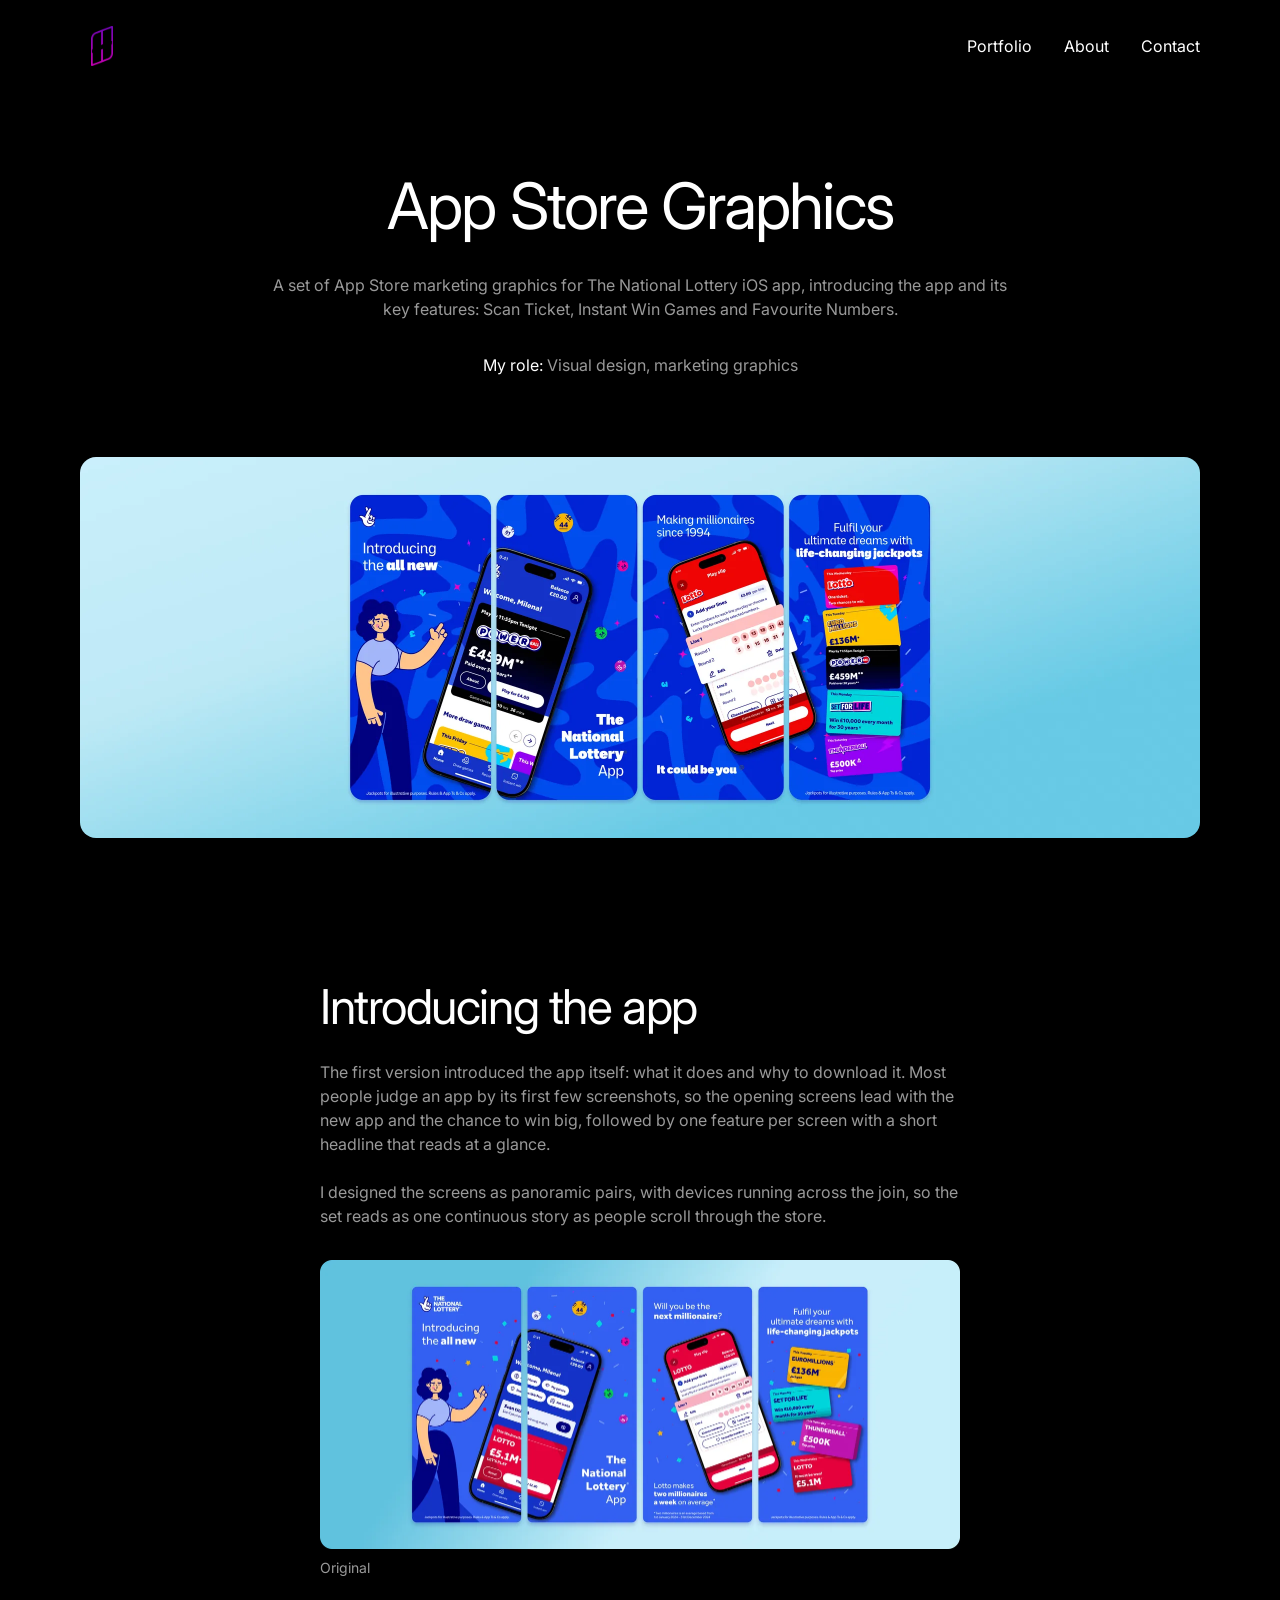
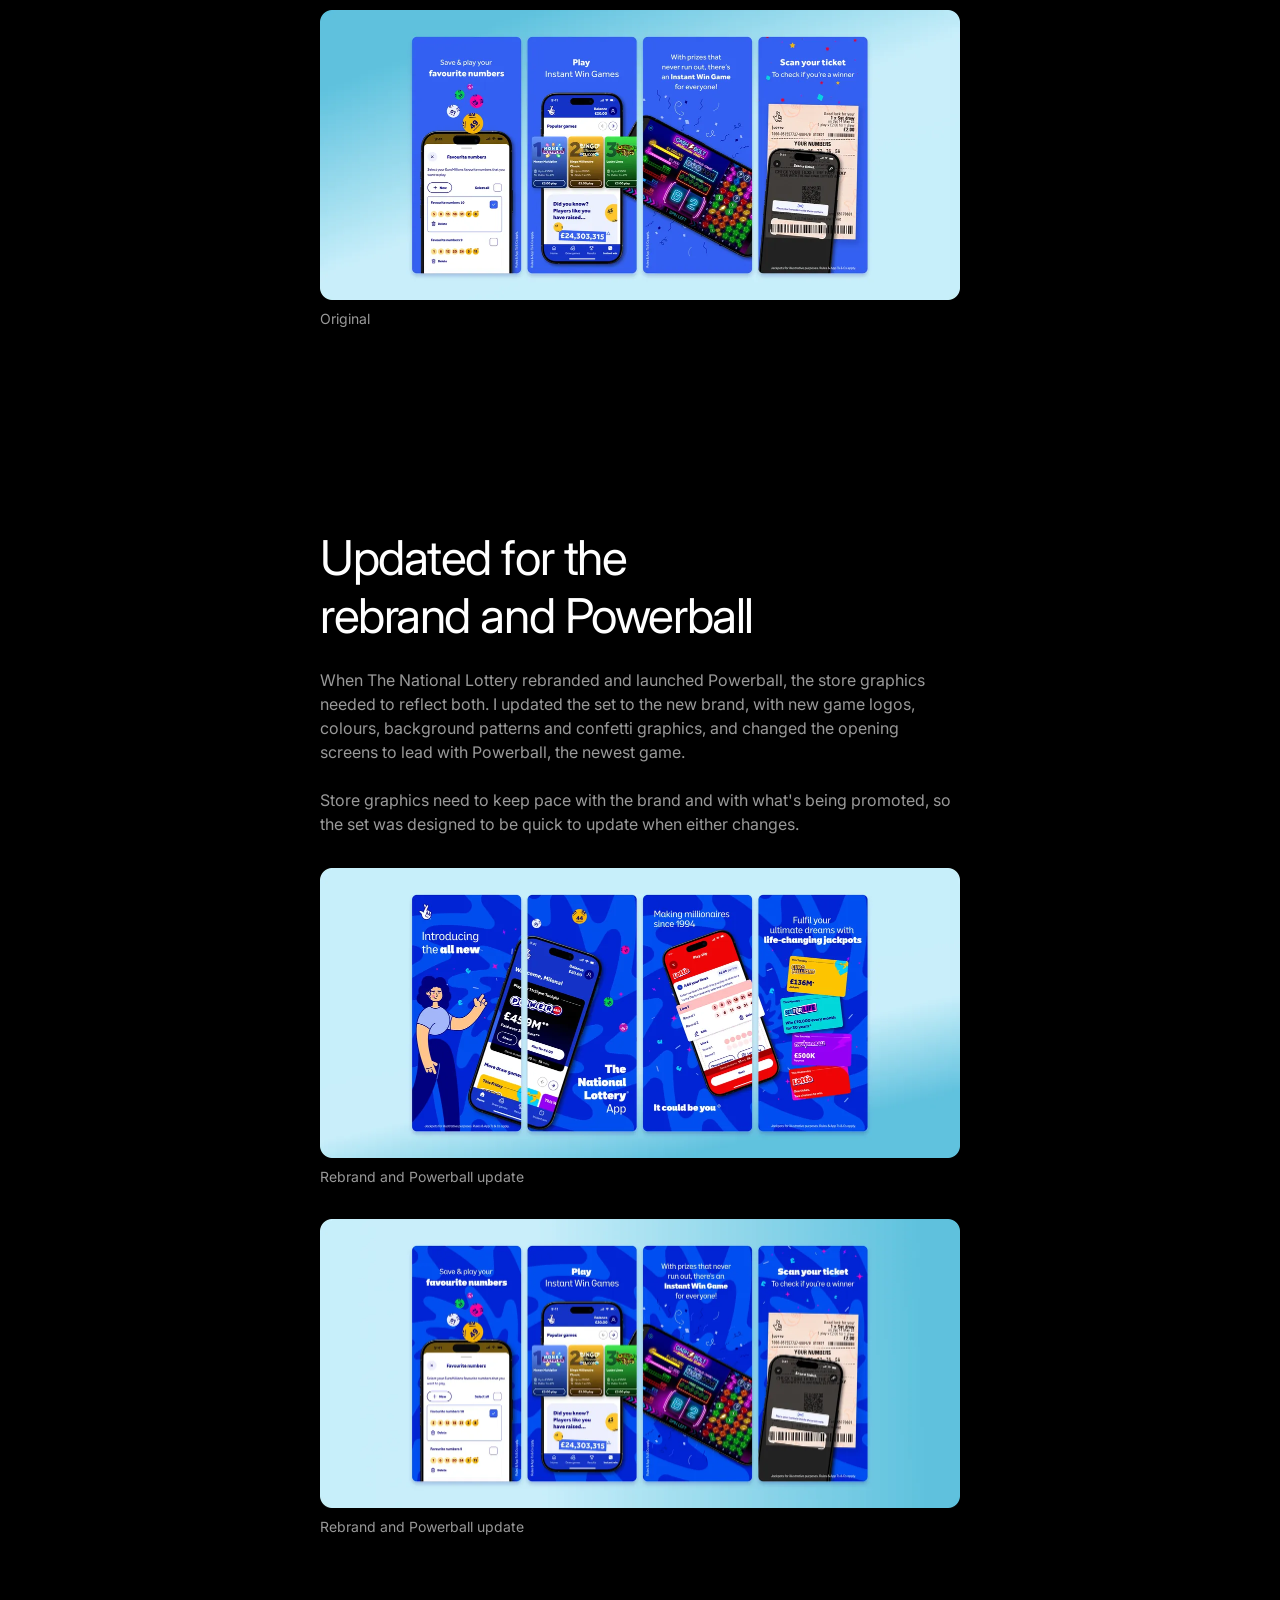
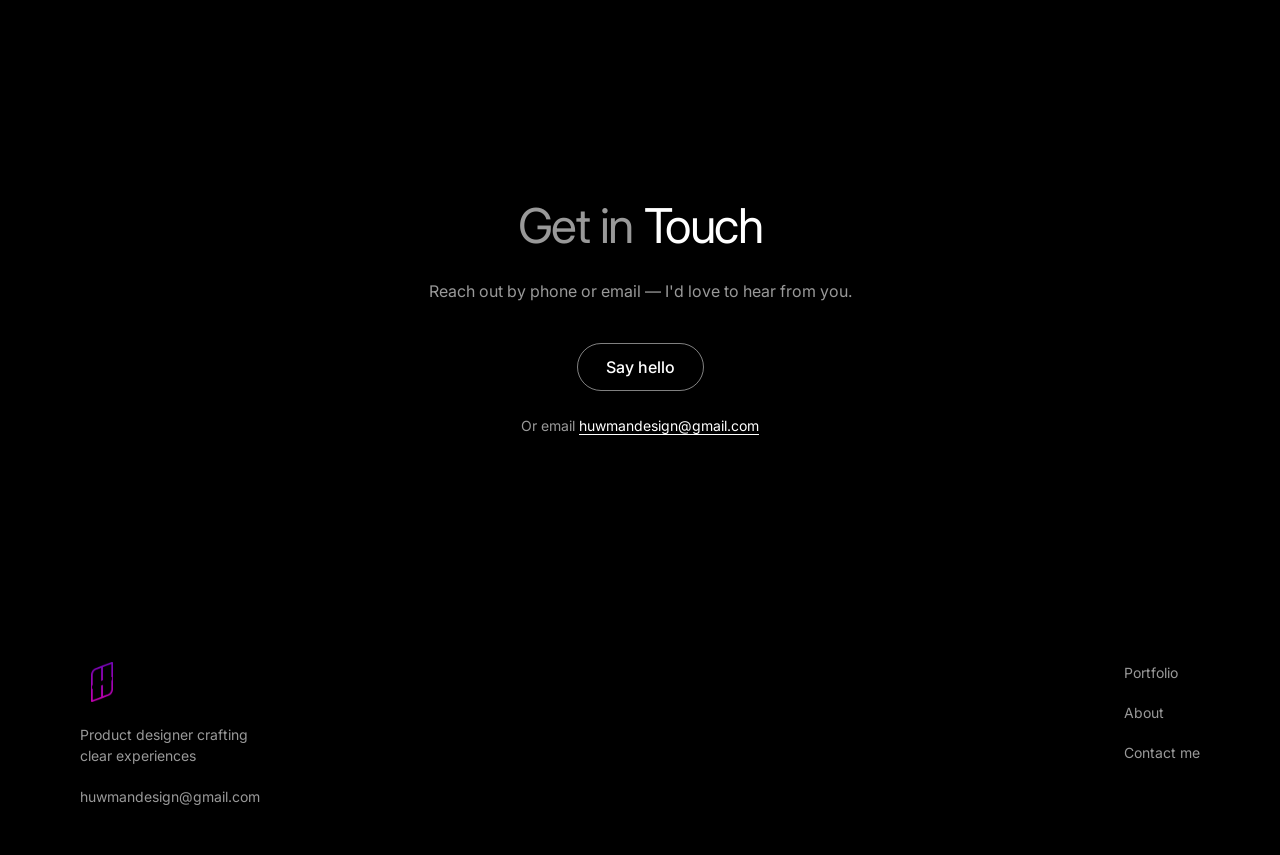
==== app-store-graphics/index.html @ 910fc189 "Add App Store Graphics images, with split pairs on mobile Co-Authored-By: Claude Opus 5.5 <noreply@a" ====
<!doctype html>
<html lang="en-GB">
<head>
  <meta charset="utf-8">
  <meta name="viewport" content="width=device-width, initial-scale=1">
  <title>App Store Graphics — Huw Maitland-Jones</title>
  <meta name="description" content="App Store marketing graphics for The National Lottery iOS app, updated for the rebrand and the launch of Powerball.">
  <link rel="preconnect" href="https://fonts.googleapis.com">
  <link rel="preconnect" href="https://fonts.gstatic.com" crossorigin>
  <link href="https://fonts.googleapis.com/css2?family=Inter:wght@400;500;700&display=swap" rel="stylesheet">
  <link rel="stylesheet" href="../styles.css">
  <script>document.documentElement.classList.add("js")</script>
  <script src="../script.js" defer></script>
</head>
<body class="cs-page">

  <header class="nav">
    <div class="container nav__inner">
      <a href="/" class="logo" aria-label="Huw Maitland-Jones, home">
        <img src="../assets/logo-mark.png" alt="" width="21" height="40">
      </a>
      <nav aria-label="Main">
        <ul class="nav__links">
          <li><a href="/#portfolio">Portfolio</a></li>
          <li><a href="/#about">About</a></li>
          <li><a href="#contact">Contact</a></li>
        </ul>
      </nav>
    </div>
  </header>

  <main>
    <!-- Intro -->
    <section class="cs-hero">
      <div class="container cs-hero__inner">
        <div class="cs-hero__text">
          <h1 class="h1 h1--case reveal">App Store Graphics</h1>
          <p class="body body--center cs-hero__desc reveal">
            A set of App Store marketing graphics for The National Lottery iOS app, introducing the app
            and its key features: Scan Ticket, Instant Win Games and Favourite Numbers.
          </p>
          <p class="body body--center reveal"><span class="cs-label">My role:</span> Visual design, marketing graphics</p>
        </div>
        <div class="cs-image cs-image--hero reveal">
          <picture><source media="(max-width: 809px)" srcset="../assets/app-store-graphics/hero-mobile.webp" width="700" height="706"><img src="../assets/app-store-graphics/hero.webp" alt="App Store screenshots for The National Lottery app, featuring Powerball" width="2240" height="762"></picture>
        </div>
      </div>
    </section>

    <!-- Introducing the app -->
    <section class="section">
      <div class="container cs-narrow">
        <div class="cs-text reveal">
          <h2 class="h2">Introducing the app</h2>
          <p class="body">
            The first version introduced the app itself: what it does and why to download it. Most people
            judge an app by its first few screenshots, so the opening screens lead with the new app and the
            chance to win big, followed by one feature per screen with a short headline that reads at a glance.
          </p>
          <p class="body">
            I designed the screens as panoramic pairs, with devices running across the join, so the set reads
            as one continuous story as people scroll through the store.
          </p>
        </div>
        <figure class="cs-figure reveal">
          <div class="cs-image cs-only-wide">
            <picture><source media="(min-width: 810px) and (max-width: 1199px)" srcset="../assets/app-store-graphics/original-1-tablet.webp" width="1460" height="920"><img src="../assets/app-store-graphics/original-1.webp" alt="The original App Store screenshots introducing The National Lottery app" width="1280" height="579" loading="lazy"></picture>
          </div>
          <div class="cs-stack cs-only-mobile">
            <img src="../assets/app-store-graphics/original-m1.webp" alt="The original App Store screenshots introducing The National Lottery app, part 1" width="700" height="628" loading="lazy">
            <img src="../assets/app-store-graphics/original-m2.webp" alt="The original App Store screenshots introducing The National Lottery app, part 2" width="700" height="628" loading="lazy">
          </div>
          <figcaption class="small">Original</figcaption>
        </figure>
        <figure class="cs-figure reveal">
          <div class="cs-image cs-only-wide">
            <picture><source media="(min-width: 810px) and (max-width: 1199px)" srcset="../assets/app-store-graphics/original-2-tablet.webp" width="1460" height="920"><img src="../assets/app-store-graphics/original-2.webp" alt="The original App Store screenshots for Scan Ticket, Instant Win Games and Favourite Numbers" width="1280" height="579" loading="lazy"></picture>
          </div>
          <div class="cs-stack cs-only-mobile">
            <img src="../assets/app-store-graphics/original-m3.webp" alt="The original App Store screenshots for Scan Ticket, Instant Win Games and Favourite Numbers, part 1" width="700" height="628" loading="lazy">
            <img src="../assets/app-store-graphics/original-m4.webp" alt="The original App Store screenshots for Scan Ticket, Instant Win Games and Favourite Numbers, part 2" width="700" height="628" loading="lazy">
          </div>
          <figcaption class="small">Original</figcaption>
        </figure>
      </div>
    </section>

    <!-- Updated for the rebrand and Powerball -->
    <section class="section">
      <div class="container cs-narrow">
        <div class="cs-text reveal">
          <h2 class="h2">Updated for the rebrand and Powerball</h2>
          <p class="body">
            When The National Lottery rebranded and launched Powerball, the store graphics needed to reflect
            both. I updated the set to the new brand, with new game logos, colours, background patterns and
            confetti graphics, and changed the opening screens to lead with Powerball, the newest game.
          </p>
          <p class="body">
            Store graphics need to keep pace with the brand and with what's being promoted, so the set was
            designed to be quick to update when either changes.
          </p>
        </div>
        <figure class="cs-figure reveal">
          <div class="cs-image cs-only-wide">
            <picture><source media="(min-width: 810px) and (max-width: 1199px)" srcset="../assets/app-store-graphics/rebrand-1-tablet.webp" width="1460" height="920"><img src="../assets/app-store-graphics/rebrand-1.webp" alt="App Store screenshots updated for the rebrand, leading with Powerball" width="1280" height="579" loading="lazy"></picture>
          </div>
          <div class="cs-stack cs-only-mobile">
            <img src="../assets/app-store-graphics/rebrand-m1.webp" alt="App Store screenshots updated for the rebrand, leading with Powerball, part 1" width="700" height="628" loading="lazy">
            <img src="../assets/app-store-graphics/rebrand-m2.webp" alt="App Store screenshots updated for the rebrand, leading with Powerball, part 2" width="700" height="628" loading="lazy">
          </div>
          <figcaption class="small">Rebrand and Powerball update</figcaption>
        </figure>
        <figure class="cs-figure reveal">
          <div class="cs-image cs-only-wide">
            <picture><source media="(min-width: 810px) and (max-width: 1199px)" srcset="../assets/app-store-graphics/rebrand-2-tablet.webp" width="1460" height="920"><img src="../assets/app-store-graphics/rebrand-2.webp" alt="Rebranded App Store screenshots for the app's key features" width="1280" height="579" loading="lazy"></picture>
          </div>
          <div class="cs-stack cs-only-mobile">
            <img src="../assets/app-store-graphics/rebrand-m3.webp" alt="Rebranded App Store screenshots for the app's key features, part 1" width="700" height="628" loading="lazy">
            <img src="../assets/app-store-graphics/rebrand-m4.webp" alt="Rebranded App Store screenshots for the app's key features, part 2" width="700" height="628" loading="lazy">
          </div>
          <figcaption class="small">Rebrand and Powerball update</figcaption>
        </figure>
      </div>
    </section>

    <!-- Contact -->
    <section class="contact" id="contact">
      <div class="container contact__inner">
        <h2 class="h2 h2--center reveal"><span class="muted">Get in</span> Touch</h2>
        <p class="body body--center reveal" style="--delay: 0.1s">Reach out by phone or email — I'd love to hear from you.</p>
        <a href="mailto:huwmandesign@gmail.com" class="button reveal" style="--delay: 0.2s">Say hello</a>
        <p class="small reveal" style="--delay: 0.3s">Or email <a href="mailto:huwmandesign@gmail.com" class="link">huwmandesign@gmail.com</a></p>
      </div>
    </section>
  </main>

  <footer class="footer">
    <div class="container footer__inner">
      <div class="footer__brand">
        <a href="/" class="logo" aria-label="Huw Maitland-Jones, home">
          <img src="../assets/logo-mark.png" alt="" width="21" height="40">
        </a>
        <p class="small">Product designer crafting<br>clear experiences</p>
        <p class="small">huwmandesign@gmail.com</p>
      </div>
      <nav aria-label="Footer">
        <ul class="footer__links">
          <li><a href="/#portfolio">Portfolio</a></li>
          <li><a href="/#about">About</a></li>
          <li><a href="#contact">Contact me</a></li>
        </ul>
      </nav>
    </div>
  </footer>

</body>
</html>
---- styles.css ----
/* ==========================================================================
   Tokens — taken from the Figma styles (www.huwmandesign.com/*)
   ========================================================================== */
:root {
  /* Colour */
  --white: #ffffff;
  --dusty-gray: #999999;   /* muted text */
  --mine-shaft: #333333;   /* borders */
  --cod-gray: #0e0e0e;     /* card background */
  --black: #000000;
  --white-50: rgba(255, 255, 255, 0.5);

  /* Type */
  --font: "Inter", system-ui, -apple-system, "Segoe UI", sans-serif;

  /* Layout */
  --max-width: 1120px;
  --narrow-width: 736px;
  --gutter: 24px;
  --section-space: 100px;
  --radius: 16px;

  /* Spacing */
  --space-2xs: 2px;
  --space-xs: 8px;
  --space-s: 12px;
  --space-m: 16px;
  --space-l: 24px;
  --space-xl: 32px;
  --space-2xl: 40px;
  --space-3xl: 48px;
  --space-4xl: 80px;
}

/* ==========================================================================
   Base
   ========================================================================== */
*, *::before, *::after { box-sizing: border-box; }

html { scroll-behavior: smooth; }

body {
  margin: 0;
  background: var(--black);
  color: var(--white);
  font-family: var(--font);
  font-size: 16px;
  line-height: 1.5;
  -webkit-font-smoothing: antialiased;
}

img { display: block; max-width: 100%; height: auto; }

h1, h2, h3, p, ul, ol, dl, dd { margin: 0; padding: 0; }
ul, ol { list-style: none; }

a { color: inherit; text-decoration: none; }

:focus-visible {
  outline: 2px solid var(--white);
  outline-offset: 4px;
  border-radius: 4px;
}

.container {
  width: 100%;
  max-width: calc(var(--max-width) + var(--gutter) * 2);
  margin-inline: auto;
  padding-inline: var(--gutter);
}

.container--narrow {
  max-width: calc(var(--narrow-width) + var(--gutter) * 2);
}

.muted { color: var(--dusty-gray); }

/* ==========================================================================
   Type scale — fluid between mobile and desktop
   ========================================================================== */
.h1 {
  font-size: clamp(44px, 7vw, 80px);
  font-weight: 400;
  line-height: 1.1;          /* 88 / 80 */
  letter-spacing: -0.03em;   /* -2.4px at 80px */
  text-align: center;
  text-wrap: balance;
}

.h1 .muted { display: inline; }

.h2 {
  font-size: clamp(32px, 4.5vw, 48px);
  font-weight: 400;
  line-height: 1.2;          /* 57.6 / 48 */
  letter-spacing: -0.03em;   /* -1.44px at 48px */
  text-wrap: balance;
}

.h2--center { text-align: center; }

.h3 {
  font-size: 20px;
  font-weight: 500;
  line-height: 28px;
}

.body {
  color: var(--dusty-gray);
  font-size: 16px;
  line-height: 24px;
}

.body--center { text-align: center; }

.small {
  color: var(--dusty-gray);
  font-size: 14px;
  line-height: 21px;
}

.link {
  color: var(--white);
  text-decoration: underline;
  text-underline-offset: 3px;
}

/* ==========================================================================
   Nav
   ========================================================================== */
.nav { padding-block: var(--space-l); }

.nav__inner {
  display: flex;
  align-items: center;
  justify-content: space-between;
}

.logo {
  display: flex;
  align-items: center;
  justify-content: center;
  width: 44px;          /* comfortable tap target */
  height: 44px;
}

.logo img { height: 40px; width: auto; }

.nav__links {
  display: flex;
  gap: var(--space-xl);
}

.nav__links a {
  font-size: 16px;
  line-height: 20px;
  transition: color 0.2s ease;
}

.nav__links a:hover { color: var(--dusty-gray); }

/* ==========================================================================
   Sections
   ========================================================================== */
.section { padding-block: var(--section-space); }

.hero { padding-top: 140px; }

.section--projects { padding-top: 120px; }

/* Projects */
.projects {
  display: grid;
  grid-template-columns: repeat(2, 1fr);
  gap: var(--space-3xl) var(--space-xl);
  margin-top: var(--space-3xl);
}

.project {
  display: flex;
  flex-direction: column;
  gap: var(--space-m);
}

.project__image {
  position: relative;
  aspect-ratio: 544 / 400;
  overflow: hidden;
  border-radius: var(--radius);
  background: var(--cod-gray);
}

.project__image::after {
  content: "";
  position: absolute;
  inset: 0;
  border: 1px solid var(--mine-shaft);
  border-radius: inherit;
  pointer-events: none;
}

.project__image img {
  width: 100%;
  height: 100%;
  object-fit: cover;
  transition: transform 0.5s cubic-bezier(0.2, 0.7, 0.2, 1);
}

.project:hover .project__image img { transform: scale(1.03); }

.project__title {
  display: flex;
  align-items: center;
  gap: var(--space-xs);
}

.project__lock { display: inline-flex; color: var(--dusty-gray); }

.visually-hidden {
  position: absolute;
  width: 1px;
  height: 1px;
  overflow: hidden;
  clip: rect(0 0 0 0);
  white-space: nowrap;
}

/* Statement */
.statement {
  font-size: clamp(22px, 2.6vw, 28px);
  line-height: 1.43;          /* 40 / 28 */
  text-align: center;
  text-wrap: pretty;
}

/* About */
.about {
  display: grid;
  grid-template-columns: 1fr 1fr;
  align-items: center;
  gap: var(--space-xl);
}

.about__image {
  display: flex;
  align-items: center;
  justify-content: center;
  aspect-ratio: 544 / 271;
  border-radius: var(--radius);
  box-shadow: 0 16px 64px 0 var(--black);
}

.about__image img { height: 100%; width: auto; }

.about__content {
  display: flex;
  flex-direction: column;
  gap: var(--space-xl);
}

.stats {
  display: grid;
  grid-template-columns: repeat(2, 1fr);
  gap: var(--space-xl);
  max-width: 440px;
  padding-top: var(--space-m);
}

.stats dt {
  color: var(--dusty-gray);
  font-size: 14px;
  line-height: 21px;
}

.stats dd {
  margin-top: var(--space-xs);
  font-size: 48px;
  line-height: 1.2;
  letter-spacing: -0.03em;
}

/* Career */
.career__title { margin-bottom: var(--space-4xl); }

.career {
  display: flex;
  flex-direction: column;
  gap: var(--space-2xl);
}

.job {
  display: grid;
  grid-template-columns: 1fr 1fr;
  gap: var(--space-xl);
  padding-bottom: var(--space-xl);
  border-bottom: 1px solid var(--mine-shaft);
}

.job__info {
  display: flex;
  flex-direction: column;
  gap: var(--space-s);
}

.job__years {
  color: var(--dusty-gray);
  font-size: 16px;
  line-height: 24px;
}

/* Contact */
.contact { padding-block: 160px; }

.contact__inner {
  display: flex;
  flex-direction: column;
  align-items: center;
  gap: var(--space-l);
}

.contact__inner .body { max-width: 544px; }

.contact__inner .button { margin-top: var(--space-m); }

.button {
  display: inline-flex;
  align-items: center;
  justify-content: center;
  height: 48px;
  padding: 0 28px;
  border: 1px solid var(--white-50);
  border-radius: 100px;
  font-size: 16px;
  font-weight: 500;
  line-height: 24px;
  transition: background-color 0.2s ease, color 0.2s ease, border-color 0.2s ease;
}

.button:hover {
  background: var(--white);
  border-color: var(--white);
  color: var(--black);
}

/* Footer */
.footer { padding: 64px 0 48px; }

.footer__inner {
  display: flex;
  justify-content: space-between;
  align-items: flex-start;
  gap: var(--space-xl);
}

.footer__brand {
  display: flex;
  flex-direction: column;
  gap: 20px;
  max-width: 200px;
}

.footer__links {
  display: flex;
  flex-direction: column;
  gap: var(--space-m);
}

.footer__links a {
  color: var(--dusty-gray);
  font-size: 14px;
  line-height: 21px;
  transition: color 0.2s ease;
}

.footer__links a:hover { color: var(--white); }

/* ==========================================================================
   Case study pages
   ========================================================================== */
.h1--case {
  font-size: clamp(40px, 5.5vw, 64px);
  line-height: 1.1;            /* 70.4 / 64 */
  letter-spacing: -0.03em;     /* -1.92px at 64px */
}

.cs-hero { padding: 79px 0 40px; }

.cs-hero__inner {
  display: flex;
  flex-direction: column;
  align-items: center;
  gap: var(--space-4xl);
}

.cs-hero__text {
  display: flex;
  flex-direction: column;
  align-items: center;
  gap: var(--space-xl);
}

.cs-hero__desc { max-width: var(--narrow-width); }

.cs-label { color: var(--white); }

.cs-image {
  position: relative;
  width: 100%;
}

.cs-image img,
.cs-image picture { display: block; width: 100%; height: auto; }

/* The hero export has square corners, so round it to match the other images */
.cs-image--hero { border-radius: var(--radius); overflow: hidden; }

.cs-image--outcome { background: none; overflow: visible; }
.cs-image--outcome img { filter: drop-shadow(0 16px 13.5px var(--black)); }

/* Transparent illustrations sit straight on the page */
.cs-image--illustration { border-radius: 0; overflow: visible; }

/* Different image sets per breakpoint (e.g. App Store pairs split on mobile) */
.cs-stack { display: flex; flex-direction: column; gap: var(--space-xs); }
.cs-stack img { width: 100%; height: auto; }
.cs-only-mobile { display: none; }
@media (max-width: 809px) {
  .cs-only-wide { display: none; }
  .cs-only-mobile { display: flex; }
}

/* Two columns: image + text, either way round */
.cs-split {
  display: grid;
  grid-template-columns: 1fr 1fr;
  align-items: center;
  gap: var(--space-xl);
}

.cs-text {
  display: flex;
  flex-direction: column;
  gap: var(--space-l);
  min-width: 0;
}

.cs-split .cs-text { gap: var(--space-xl); }

.cs-figure {
  margin: 0;
  display: flex;
  flex-direction: column;
  gap: var(--space-xs);
  min-width: 0;
}

/* Single narrow column */
.cs-narrow {
  display: flex;
  flex-direction: column;
  gap: var(--space-xl);
  max-width: calc(640px + var(--gutter) * 2);
}

.cs-strong {
  color: var(--white);
  font-weight: 700;
  font-size: 16px;
  line-height: 24px;
}

.cs-list ul {
  list-style: disc;
  padding-left: 20px;
}

/* Phone on a soft backdrop (micro animation) */
.cs-phone-stage {
  display: flex;
  justify-content: center;
  padding-block: var(--space-l);
  border-radius: var(--radius);
  background: linear-gradient(180deg, #e6eaf6 0%, #f5e3d5 100%);
}

.cs-phone {
  width: min(318px, 70%);
  height: auto;
  object-fit: cover;
  border-radius: 32px;
}

/* ==========================================================================
   Lock page (NDA case studies)
   ========================================================================== */
.lock { padding-block: 120px 160px; }

.lock__inner {
  display: flex;
  flex-direction: column;
  align-items: center;
  gap: var(--space-l);
  max-width: calc(544px + var(--gutter) * 2);
}

.lock__icon { color: var(--dusty-gray); }

.lock__message--error { color: var(--white); }

.lock__form {
  display: flex;
  flex-direction: column;
  gap: var(--space-xs);
  width: 100%;
  margin-top: var(--space-m);
}

.lock__label {
  color: var(--dusty-gray);
  font-size: 14px;
  line-height: 21px;
}

.lock__row {
  display: flex;
  gap: var(--space-s);
}

.lock__input {
  flex: 1;
  min-width: 0;
  height: 48px;
  padding: 0 20px;
  border: 1px solid var(--mine-shaft);
  border-radius: 100px;
  background: var(--cod-gray);
  color: var(--white);
  font: inherit;
  font-size: 16px;
  transition: border-color 0.2s ease;
}

.lock__input:focus {
  outline: none;
  border-color: var(--white-50);
}

.lock__button {
  background: none;
  color: var(--white);
  font-family: inherit;
  cursor: pointer;
  white-space: nowrap;
}

@media (max-width: 480px) {
  .lock { padding-block: 64px 96px; }
  .lock__row { flex-direction: column; }
  .lock__input { flex: none; width: 100%; }
}

/* ==========================================================================
   Responsive
   ========================================================================== */
@media (max-width: 900px) {
  :root { --section-space: 72px; }

  .hero { padding-top: 96px; }
  .section--projects { padding-top: 88px; }

  .about { grid-template-columns: 1fr; }
  .about__image { max-width: 544px; }

  .job { grid-template-columns: 1fr; gap: var(--space-m); }


  .career__title { margin-bottom: var(--space-3xl); }
}

@media (max-width: 640px) {
  :root { --gutter: 20px; --section-space: 56px; }

  .nav__links { gap: var(--space-l); }

  .projects { grid-template-columns: 1fr; gap: var(--space-xl); }

  .contact { padding-block: 96px; }
}

/* Case study pages: tablet 810–1199px, mobile below 810px (Figma frames) */
@media (max-width: 1199px) {
  .cs-page { --gutter: 40px; }
  .cs-page .section { padding-block: 64px; }
  .cs-hero { padding: 80px 0 40px; }

  .cs-split,
  .cs-narrow {
    grid-template-columns: 1fr;
    max-width: calc(618px + 96px * 2);
    padding-inline: 96px;
  }
  /* One column: heading and copy always come before the image */
  .cs-split > .cs-text { order: -1; }
}

@media (max-width: 809px) {
  .cs-split,
  .cs-narrow { padding-inline: var(--gutter); }
  .cs-hero { padding-top: 64px; }
  .cs-hero__inner { gap: var(--space-3xl); }
}

@media (prefers-reduced-motion: reduce) {
  html { scroll-behavior: auto; }
  * { transition: none !important; }
}

/* ==========================================================================
   Transitions — matched to the Framer site: elements fade up ~20px as they
   enter the screen; whatever is visible on load cascades in order.
   Only applied when JavaScript runs, so content is never hidden without it.
   ========================================================================== */
:root {
  --reveal-distance: 20px;
  --reveal-duration: 0.7s;
  --reveal-ease: cubic-bezier(0.25, 0.8, 0.25, 1);
}

.js .reveal {
  opacity: 0;
  transform: translateY(var(--reveal-distance));
  transition:
    opacity var(--reveal-duration) var(--reveal-ease) var(--delay, 0s),
    transform var(--reveal-duration) var(--reveal-ease) var(--delay, 0s);
}

.js .reveal.is-visible {
  opacity: 1;
  transform: none;
}

/* Keep the button's hover transition alongside its reveal */
.js .button.reveal {
  transition:
    opacity var(--reveal-duration) var(--reveal-ease) var(--delay, 0s),
    transform var(--reveal-duration) var(--reveal-ease) var(--delay, 0s),
    background-color 0.2s ease, color 0.2s ease, border-color 0.2s ease;
}

@media (prefers-reduced-motion: reduce) {
  .js .reveal { opacity: 1; transform: none; }
}
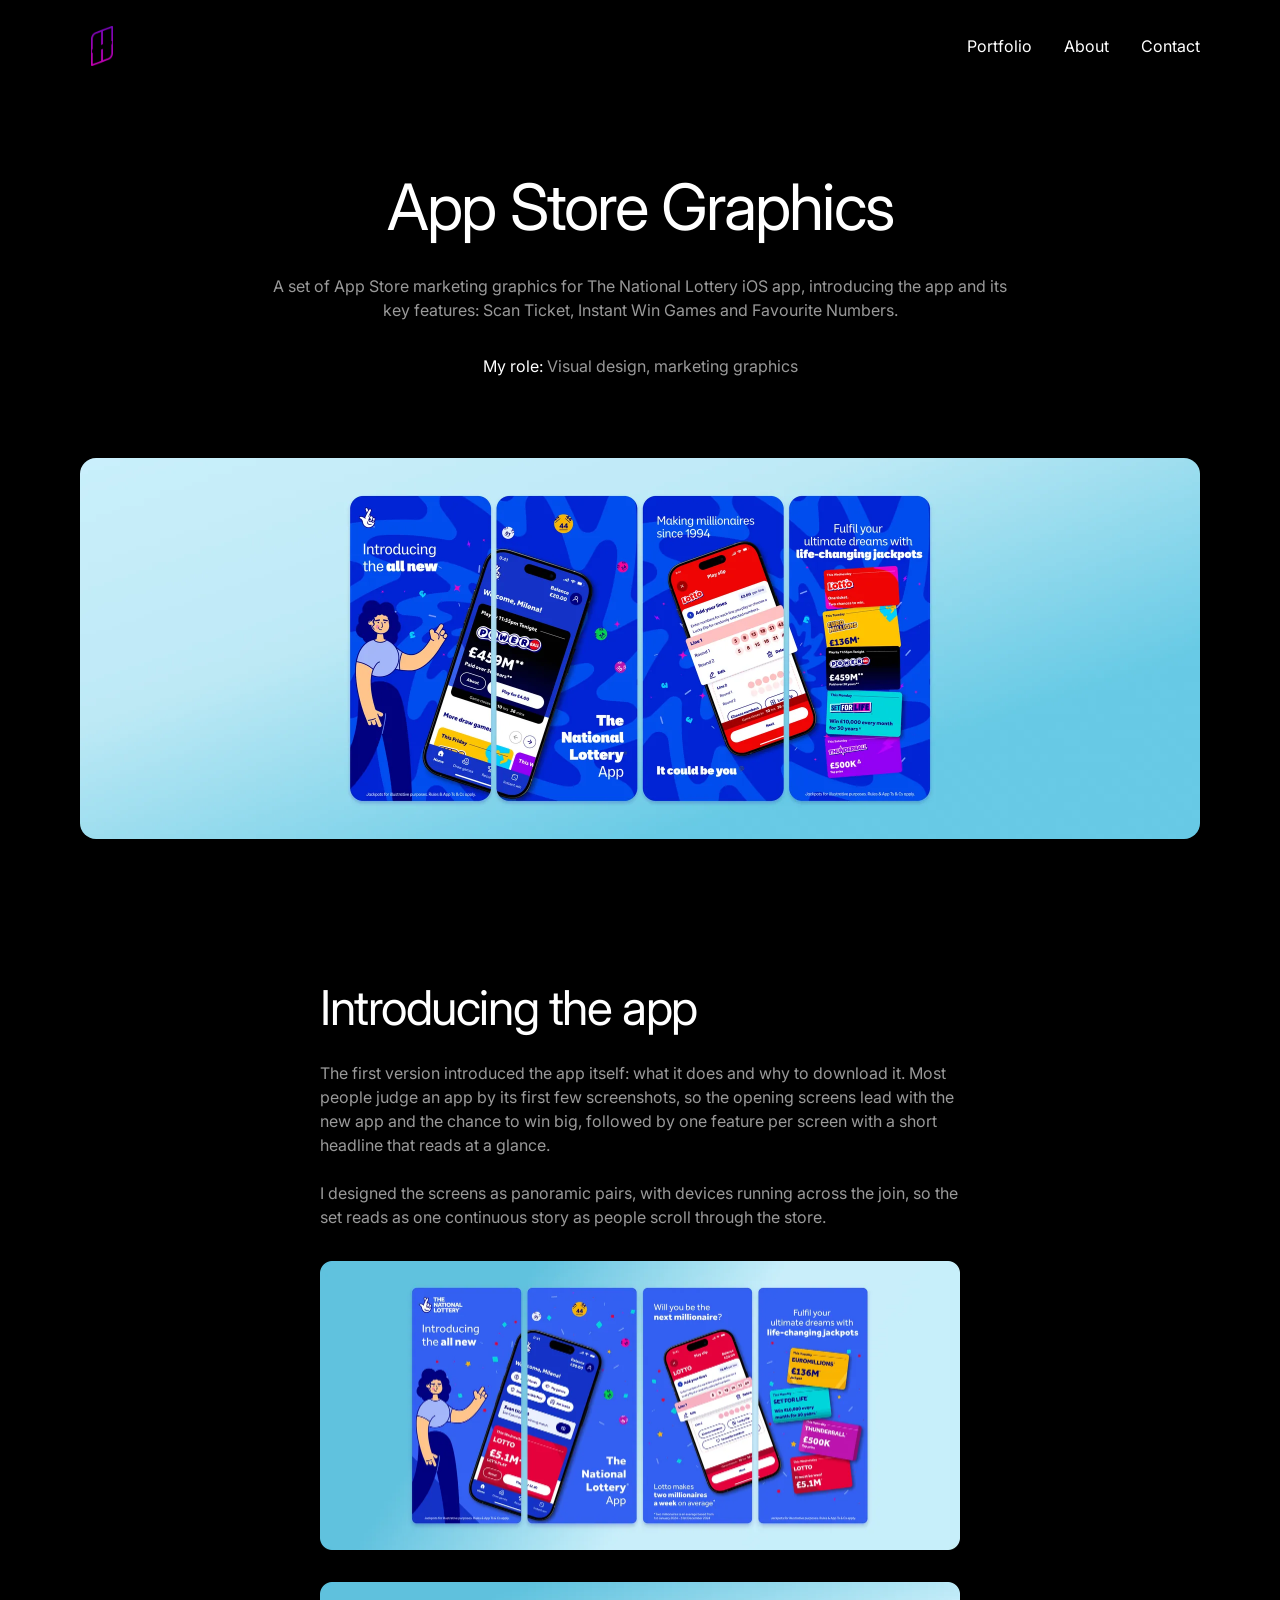
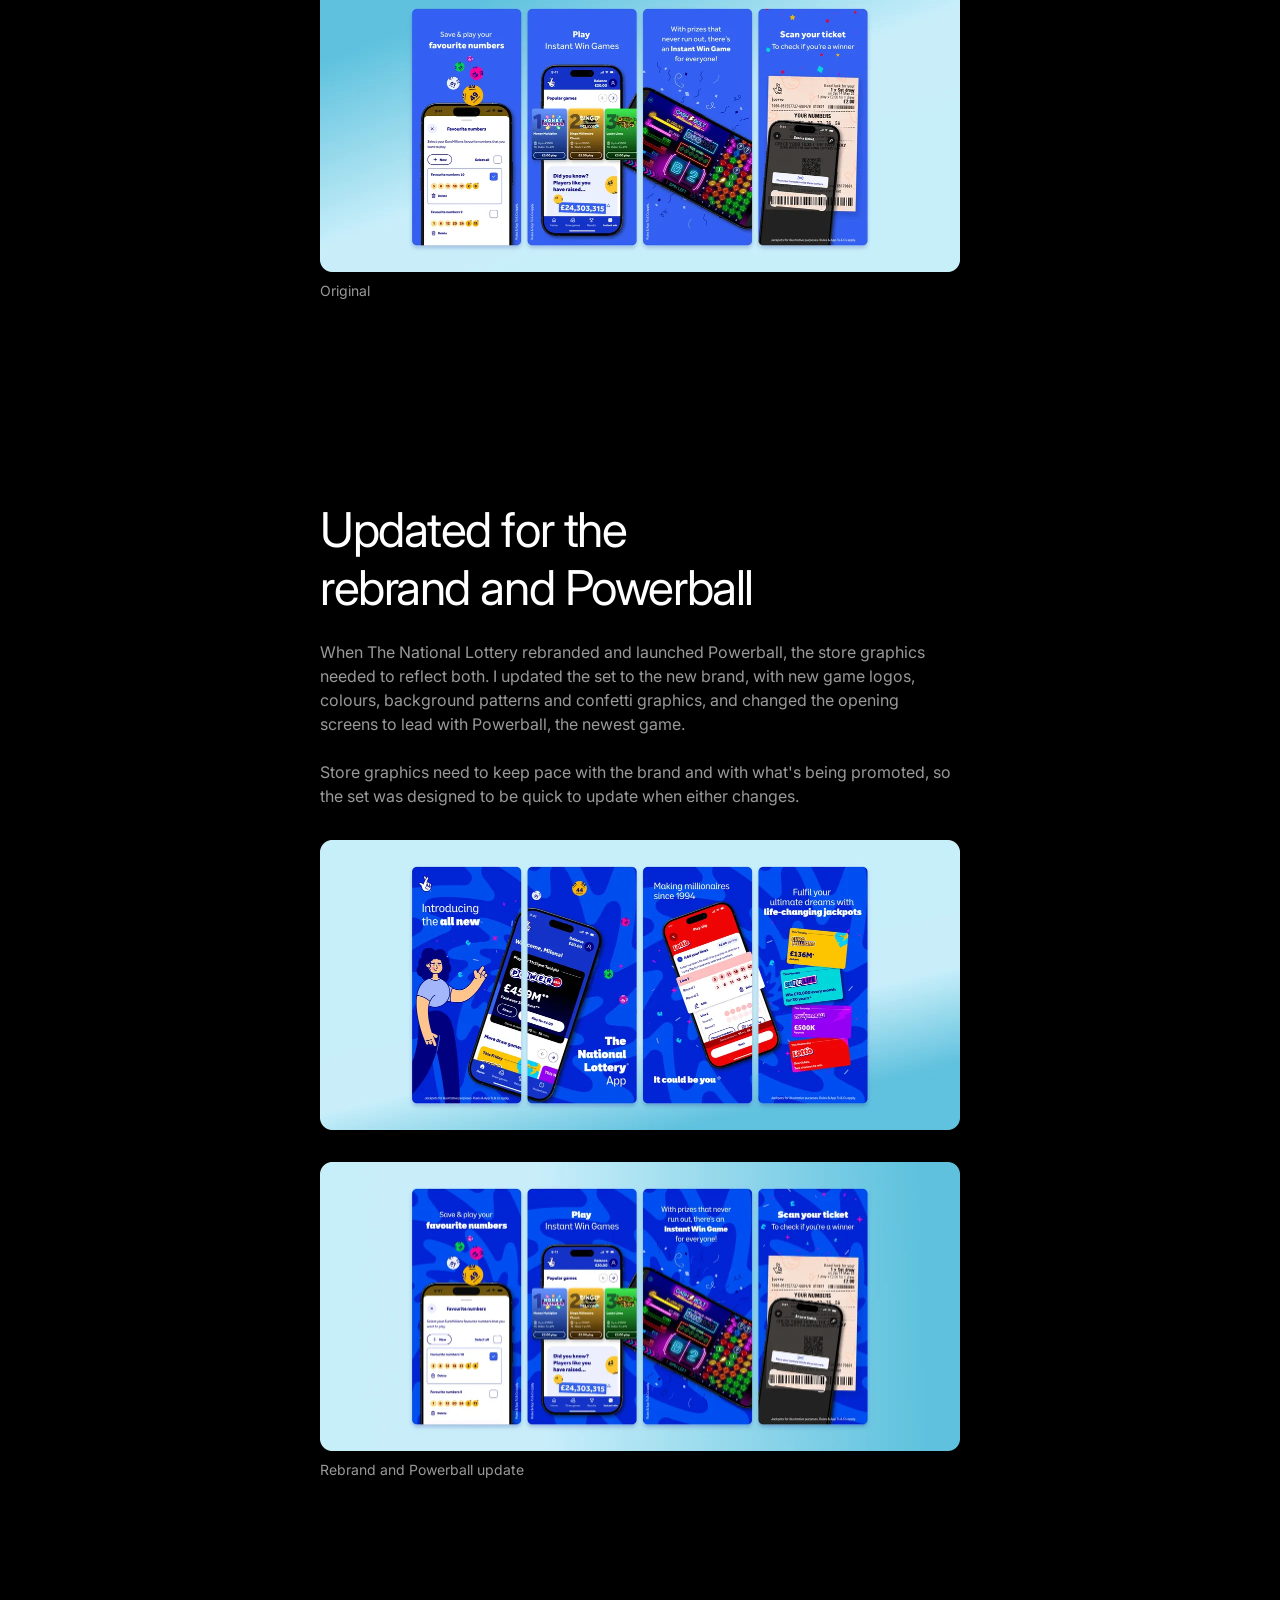
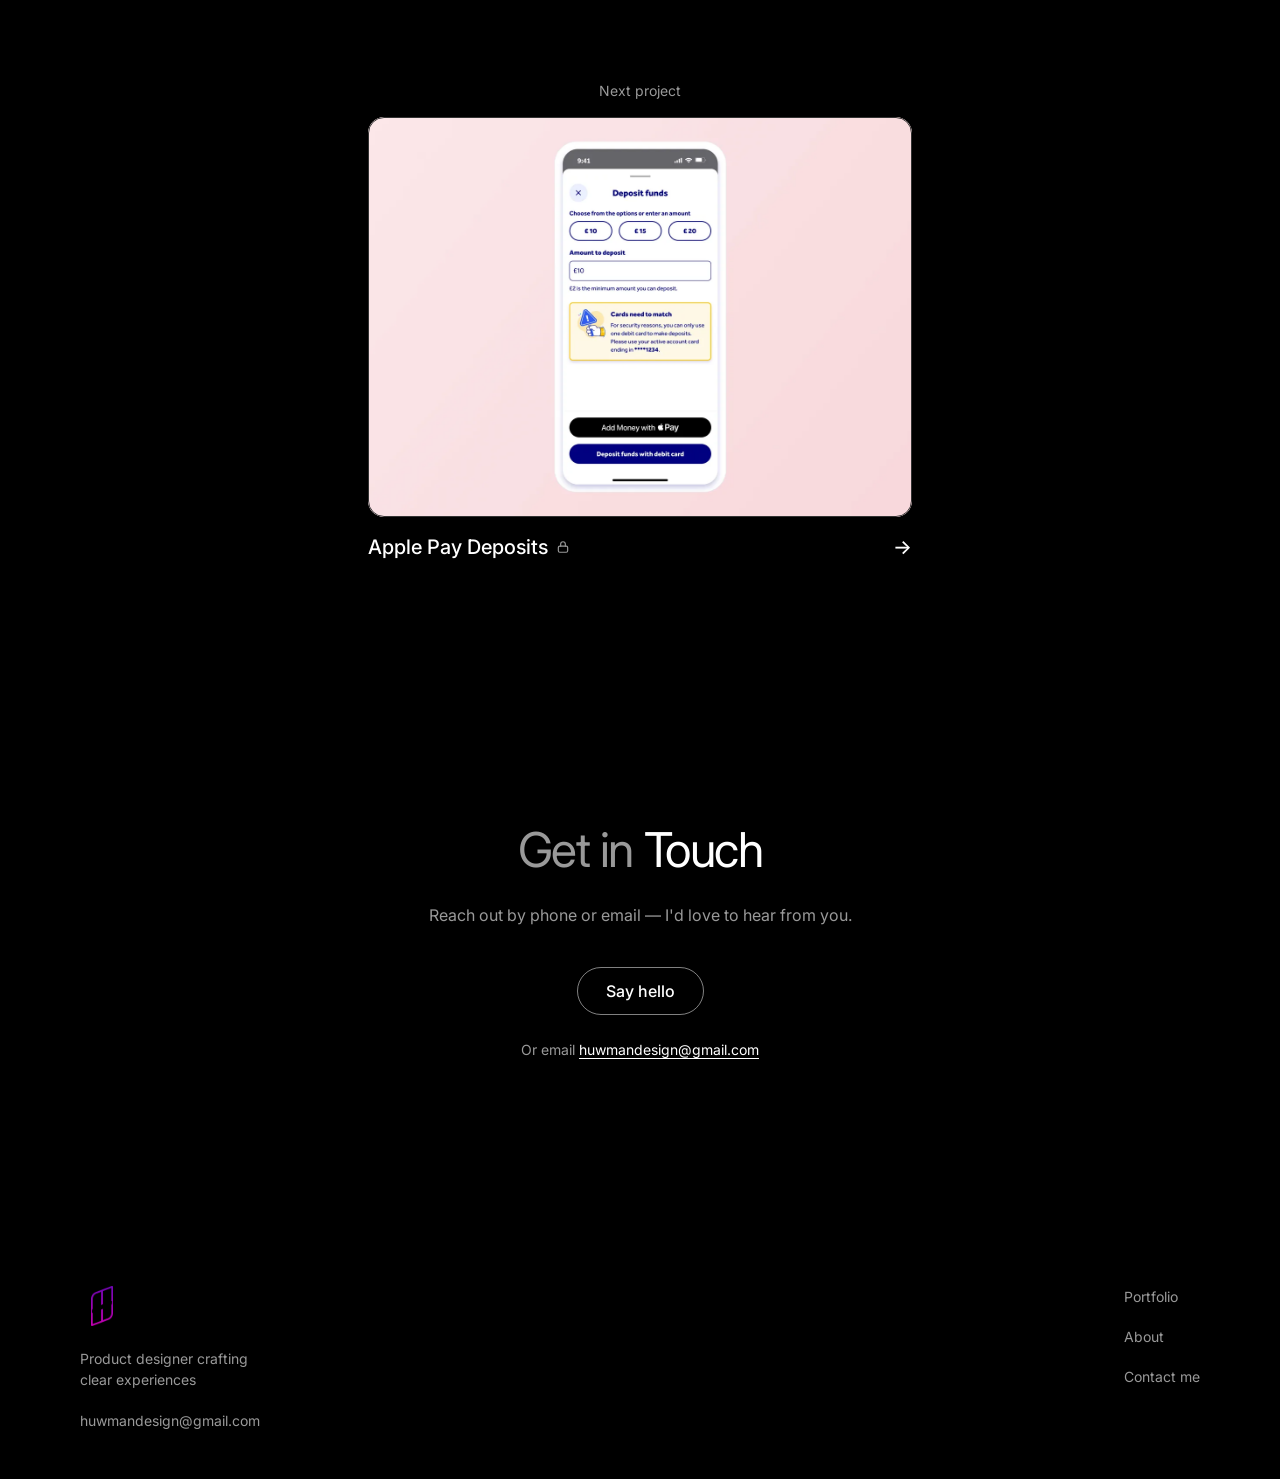
==== commit 0bdc7b3c: "Smart sticky nav and next-project links on case studies Co-Authored-By: Claude Opus 5.5 <noreply@ant" ====
--- a/app-store-graphics/index.html
+++ b/app-store-graphics/index.html
@@ -19,8 +19,12 @@
       <a href="/" class="logo" aria-label="Huw Maitland-Jones, home">
         <img src="../assets/logo-mark.png" alt="" width="21" height="40">
       </a>
+      <button class="nav__toggle" type="button" aria-expanded="false" aria-controls="site-menu" aria-label="Open menu">
+        <span class="nav__toggle-bar"></span>
+        <span class="nav__toggle-bar"></span>
+      </button>
       <nav aria-label="Main">
-        <ul class="nav__links">
+        <ul class="nav__links" id="site-menu">
           <li><a href="/#portfolio">Portfolio</a></li>
           <li><a href="/#about">About</a></li>
           <li><a href="#contact">Contact</a></li>
@@ -123,6 +127,19 @@
       </div>
     </section>
 
+    <!-- Next project -->
+    <section class="section next-project">
+      <div class="container next-project__inner">
+        <p class="small next-project__label reveal">Next project</p>
+        <a href="../apple-pay-deposits/" class="project next-project__card reveal" style="--delay: 0.1s">
+          <div class="project__image">
+            <img src="../assets/project-apple-pay.webp" alt="Apple Pay deposit flow on a phone screen" loading="lazy">
+          </div>
+          <h2 class="h3 project__title">Apple Pay Deposits <span class="project__lock" title="Password protected"><svg width="14" height="14" viewBox="0 0 24 24" fill="none" stroke="currentColor" stroke-width="2" stroke-linecap="round" stroke-linejoin="round" aria-hidden="true"><rect x="4" y="10.5" width="16" height="10.5" rx="2.5"/><path d="M8 10.5V7a4 4 0 0 1 8 0v3.5"/></svg><span class="visually-hidden">(password protected)</span></span><span class="next-project__arrow" aria-hidden="true">→</span></h2>
+        </a>
+      </div>
+    </section>
+
     <!-- Contact -->
     <section class="contact" id="contact">
       <div class="container contact__inner">
@@ -141,7 +158,7 @@
           <img src="../assets/logo-mark.png" alt="" width="21" height="40">
         </a>
         <p class="small">Product designer crafting<br>clear experiences</p>
-        <p class="small">huwmandesign@gmail.com</p>
+        <p class="small"><a href="mailto:huwmandesign@gmail.com" class="footer__email">huwmandesign@gmail.com</a></p>
       </div>
       <nav aria-label="Footer">
         <ul class="footer__links">
--- a/styles.css
+++ b/styles.css
@@ -39,6 +39,9 @@
 
 html { scroll-behavior: smooth; }
 
+/* Anchor jumps land below the sticky nav */
+[id] { scroll-margin-top: 100px; }
+
 body {
   margin: 0;
   background: var(--black);
@@ -128,7 +131,21 @@
 /* ==========================================================================
    Nav
    ========================================================================== */
-.nav { padding-block: var(--space-l); }
+.nav {
+  position: sticky;
+  top: 0;
+  z-index: 20;
+  padding-block: var(--space-l);
+  background: var(--black);
+  border-bottom: 1px solid transparent;
+  transition: transform 0.35s ease, border-color 0.2s ease, background-color 0.2s ease;
+}
+
+/* Once the page has scrolled: thin divider so the bar reads over content */
+.nav--scrolled { border-bottom-color: var(--mine-shaft); }
+
+/* Hidden while scrolling down, back as soon as you scroll up */
+.nav--hidden { transform: translateY(-100%); }
 
 .nav__inner {
   display: flex;
@@ -145,6 +162,11 @@
 }
 
 .logo img { height: 40px; width: auto; }
+
+/* Logos darken slightly on hover (nav and footer) */
+.logo img { transition: filter 0.2s ease; }
+.logo:hover img,
+.logo:focus-visible img { filter: brightness(0.7); }
 
 .nav__links {
   display: flex;
@@ -158,6 +180,94 @@
 }
 
 .nav__links a:hover { color: var(--dusty-gray); }
+
+/* Burger toggle: hidden until mobile */
+.nav__toggle { display: none; }
+
+@media (max-width: 809px) {
+  /* Matches the Figma "Nav - Phone / Closed" frame */
+  .nav {
+    padding-block: 20px;
+    background: var(--black);
+    border-bottom: 1px solid var(--mine-shaft);
+  }
+
+  .nav__inner { padding-inline: 20px; justify-content: flex-start; }
+
+  .nav__toggle {
+    position: relative;
+    display: block;
+    width: 44px;            /* 32px icon from Figma, with a comfortable tap area */
+    height: 44px;
+    margin-left: auto;      /* push the burger to the right edge */
+    margin-right: -6px;
+    padding: 0;
+    border: 0;
+    background: none;
+    cursor: pointer;
+  }
+
+  .nav__toggle-bar {
+    position: absolute;
+    left: 11px;
+    height: 2px;
+    border-radius: 10px;
+    background: var(--white);
+    transition: transform 0.25s ease, width 0.25s ease, top 0.25s ease;
+  }
+
+  .nav__toggle-bar:first-child { top: 16px; width: 22px; }
+  .nav__toggle-bar:last-child { top: 26px; width: 18px; }
+
+  /* Bars turn into a cross when open */
+  .nav--open .nav__toggle-bar:first-child { top: 21px; width: 22px; transform: rotate(45deg); }
+  .nav--open .nav__toggle-bar:last-child { top: 21px; width: 22px; transform: rotate(-45deg); }
+
+  /* Open state: header and panel turn Cod Gray, matching the Figma open nav */
+  .nav--open { background: var(--cod-gray); border-bottom-color: transparent; }
+
+  /* Dropdown panel */
+  .nav__links {
+    position: absolute;
+    top: 100%;
+    left: 0;
+    right: 0;
+    flex-direction: column;
+    gap: 0;
+    padding: 66px 20px 28px;
+    background: var(--cod-gray);
+    border-bottom: 1px solid var(--mine-shaft);
+    opacity: 0;
+    visibility: hidden;
+    transform: translateY(-8px);
+    transition: opacity 0.2s ease, transform 0.2s ease, visibility 0s linear 0.2s;
+  }
+
+  /* Inset divider between the logo row and the links */
+  .nav__links::before {
+    content: "";
+    position: absolute;
+    top: 35px;
+    left: 20px;
+    right: 20px;
+    height: 1px;
+    background: var(--mine-shaft);
+  }
+
+  .nav--open .nav__links {
+    opacity: 1;
+    visibility: visible;
+    transform: none;
+    transition: opacity 0.2s ease, transform 0.2s ease, visibility 0s;
+  }
+
+  .nav__links a {
+    display: block;
+    padding-block: 20px;
+    font-size: 20px;
+    line-height: 28px;
+  }
+}
 
 /* ==========================================================================
    Sections
@@ -374,6 +484,9 @@
 
 .footer__links a:hover { color: var(--white); }
 
+.footer__email { transition: color 0.2s ease; }
+.footer__email:hover { color: var(--white); }
+
 /* ==========================================================================
    Case study pages
    ========================================================================== */
@@ -420,14 +533,36 @@
 /* Transparent illustrations sit straight on the page */
 .cs-image--illustration { border-radius: 0; overflow: visible; }
 
+/* One caption per image set: only under the last image in each section */
+.cs-narrow .cs-figure:has(+ .cs-figure) figcaption { display: none; }
+
 /* Different image sets per breakpoint (e.g. App Store pairs split on mobile) */
-.cs-stack { display: flex; flex-direction: column; gap: var(--space-xs); }
-.cs-stack img { width: 100%; height: auto; }
+.cs-stack { display: flex; flex-direction: column; gap: 63px; }   /* 32px gap + 31px padding, from the Figma mobile frame */
+.cs-stack img { width: 100%; height: auto; border-radius: var(--radius); }
 .cs-only-mobile { display: none; }
 @media (max-width: 809px) {
   .cs-only-wide { display: none; }
   .cs-only-mobile { display: flex; }
-}
+  /* Keep the 63px rhythm across the join between sets (32px gap + 31px) */
+  .cs-narrow .cs-figure + .cs-figure { margin-top: 31px; }
+}
+
+/* Full-width figure below a two-column block */
+.cs-wide { margin-top: var(--space-xl); }
+
+/* Image with a drop shadow (Apple Pay design system shot) */
+.cs-image--shadow img { filter: drop-shadow(0 16px 27px var(--black)); }
+
+/* Three short points in a row (stacks on smaller screens) */
+.cs-points { display: grid; grid-template-columns: repeat(3, 1fr); gap: var(--space-xl); }
+@media (max-width: 1199px) { .cs-points { grid-template-columns: 1fr; } }
+
+/* Research findings: stats, sub-headings and lists */
+.cs-findings { display: flex; flex-direction: column; gap: var(--space-xl); padding-block: var(--space-m); }
+.cs-finding { display: flex; flex-direction: column; gap: var(--space-xs); }
+.cs-subhead { color: var(--white); font-size: 20px; font-weight: 700; line-height: 28px; }
+.cs-stats strong { font-weight: 700; }
+.cs-bullets { list-style: disc; padding-left: 20px; }
 
 /* Two columns: image + text, either way round */
 .cs-split {
@@ -489,6 +624,25 @@
   object-fit: cover;
   border-radius: 32px;
 }
+
+/* ==========================================================================
+   Next project (end of each case study)
+   ========================================================================== */
+.next-project__inner {
+  display: flex;
+  flex-direction: column;
+  align-items: center;
+  gap: var(--space-m);
+}
+
+.next-project__card { width: 100%; max-width: 544px; }
+
+.next-project__arrow {
+  margin-left: auto;
+  transition: transform 0.2s ease;
+}
+
+.next-project__card:hover .next-project__arrow { transform: translateX(4px); }
 
 /* ==========================================================================
    Lock page (NDA case studies)
@@ -580,7 +734,7 @@
 @media (max-width: 640px) {
   :root { --gutter: 20px; --section-space: 56px; }
 
-  .nav__links { gap: var(--space-l); }
+
 
   .projects { grid-template-columns: 1fr; gap: var(--space-xl); }
 
@@ -594,6 +748,7 @@
   .cs-hero { padding: 80px 0 40px; }
 
   .cs-split,
+  .cs-wide,
   .cs-narrow {
     grid-template-columns: 1fr;
     max-width: calc(618px + 96px * 2);
@@ -605,6 +760,7 @@
 
 @media (max-width: 809px) {
   .cs-split,
+  .cs-wide,
   .cs-narrow { padding-inline: var(--gutter); }
   .cs-hero { padding-top: 64px; }
   .cs-hero__inner { gap: var(--space-3xl); }
@@ -612,6 +768,7 @@
 
 @media (prefers-reduced-motion: reduce) {
   html { scroll-behavior: auto; }
+  .nav { transition: none; }
   * { transition: none !important; }
 }
 
@@ -622,8 +779,8 @@
    ========================================================================== */
 :root {
   --reveal-distance: 20px;
-  --reveal-duration: 0.7s;
-  --reveal-ease: cubic-bezier(0.25, 0.8, 0.25, 1);
+  --reveal-duration: 1.5s;
+  --reveal-ease: cubic-bezier(0.16, 1, 0.3, 1);   /* gentle ease-out */
 }
 
 .js .reveal {
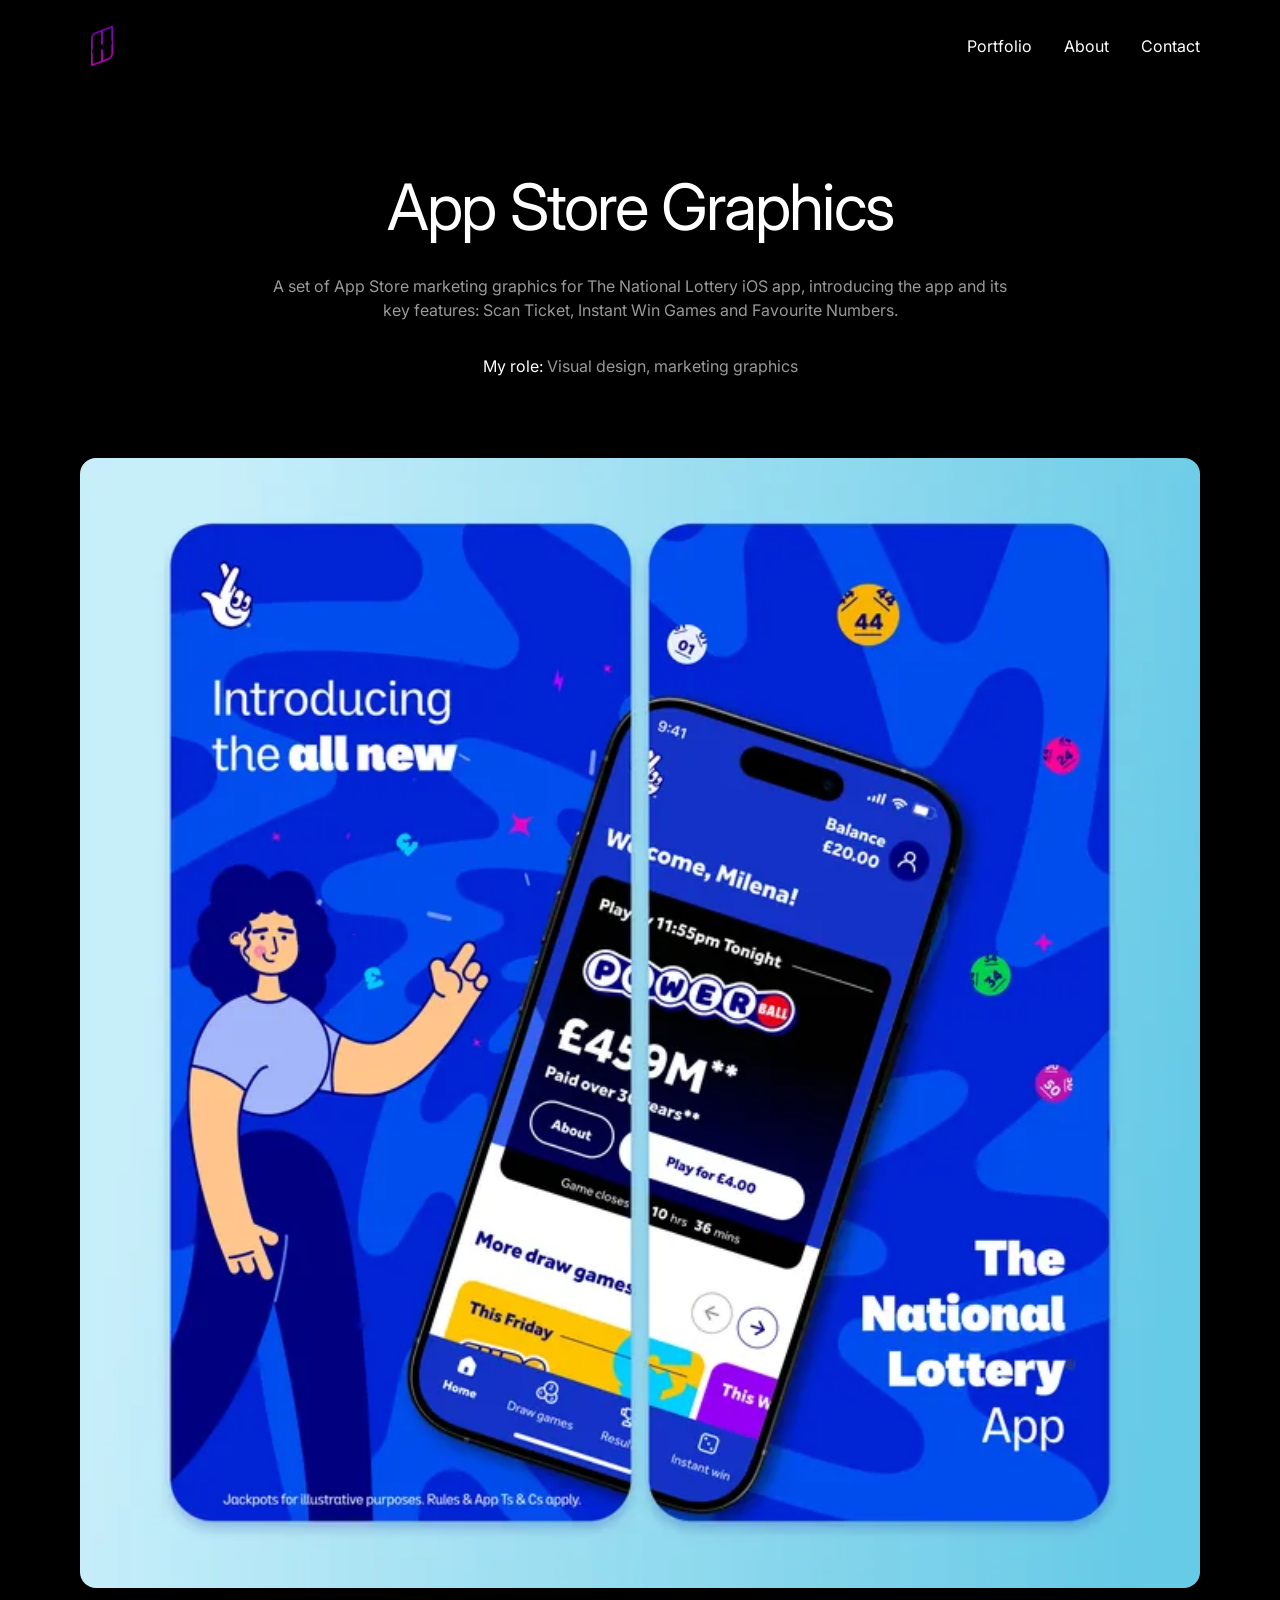
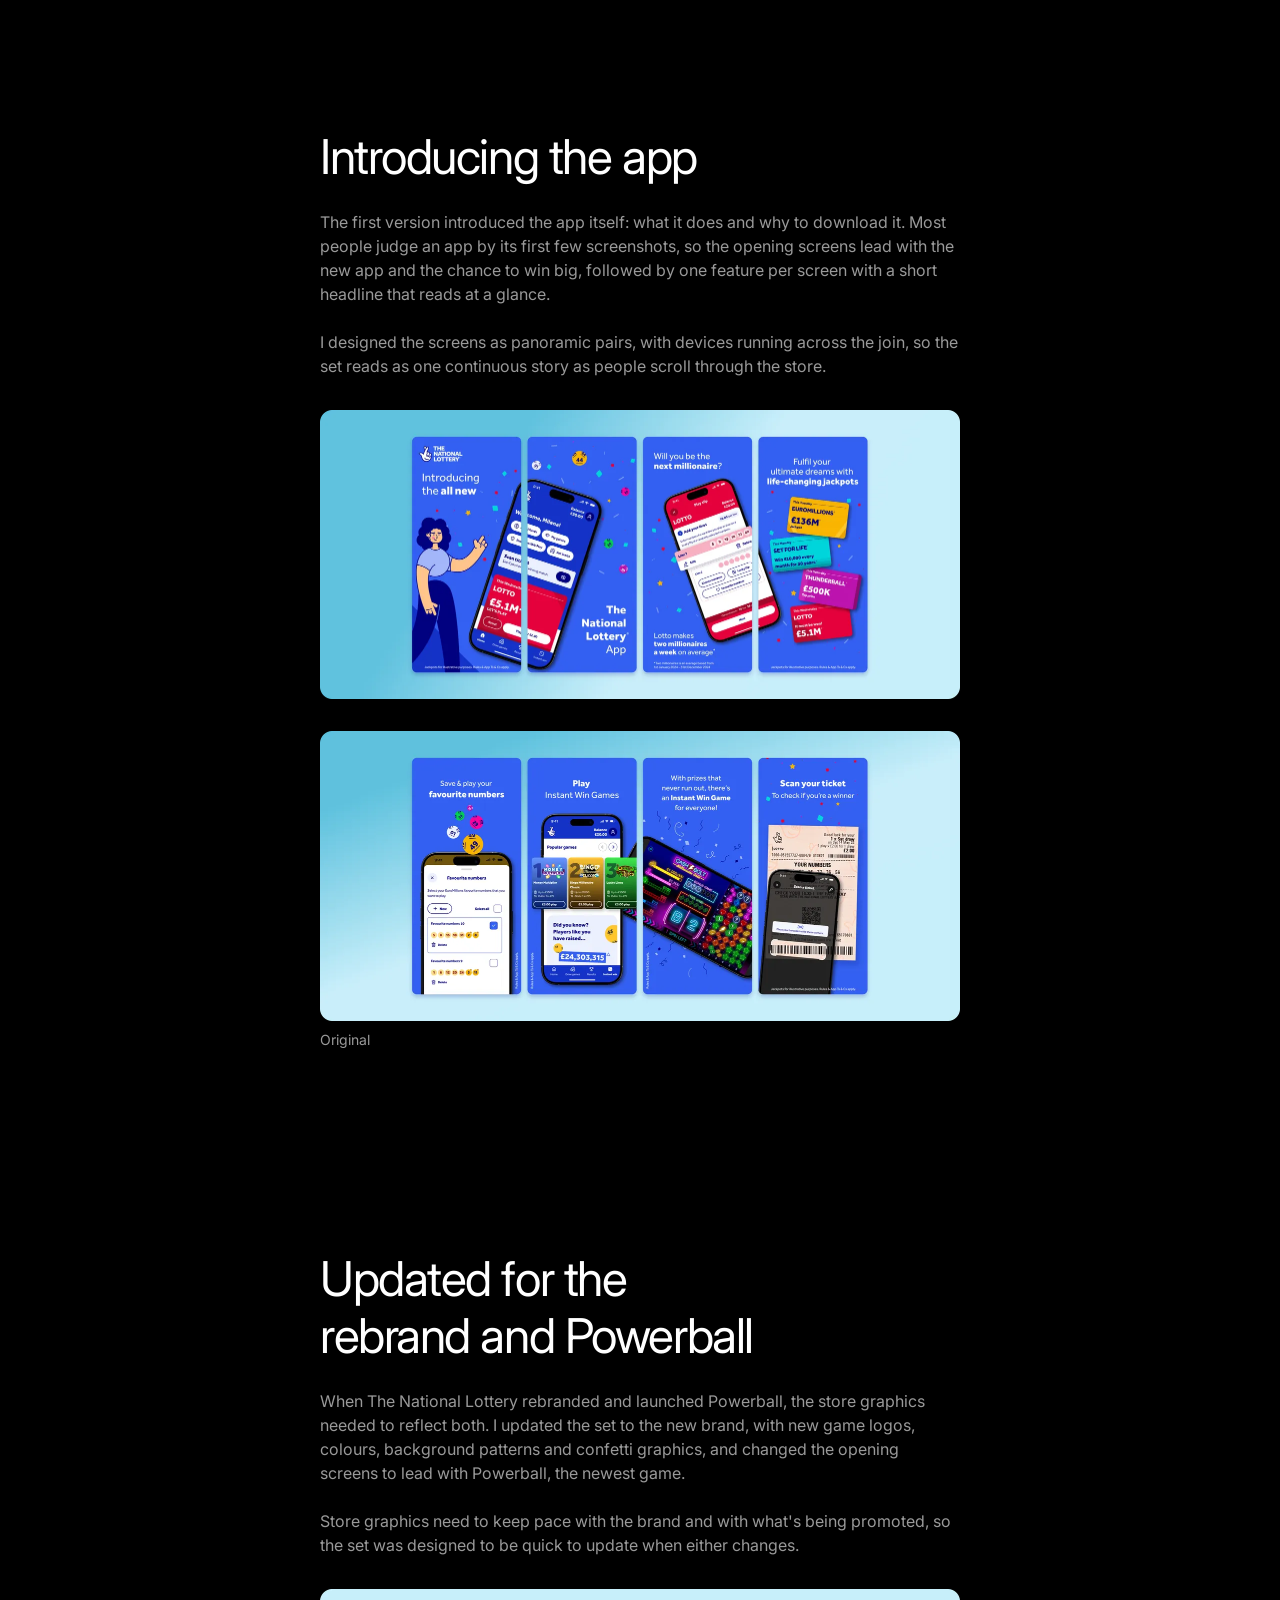
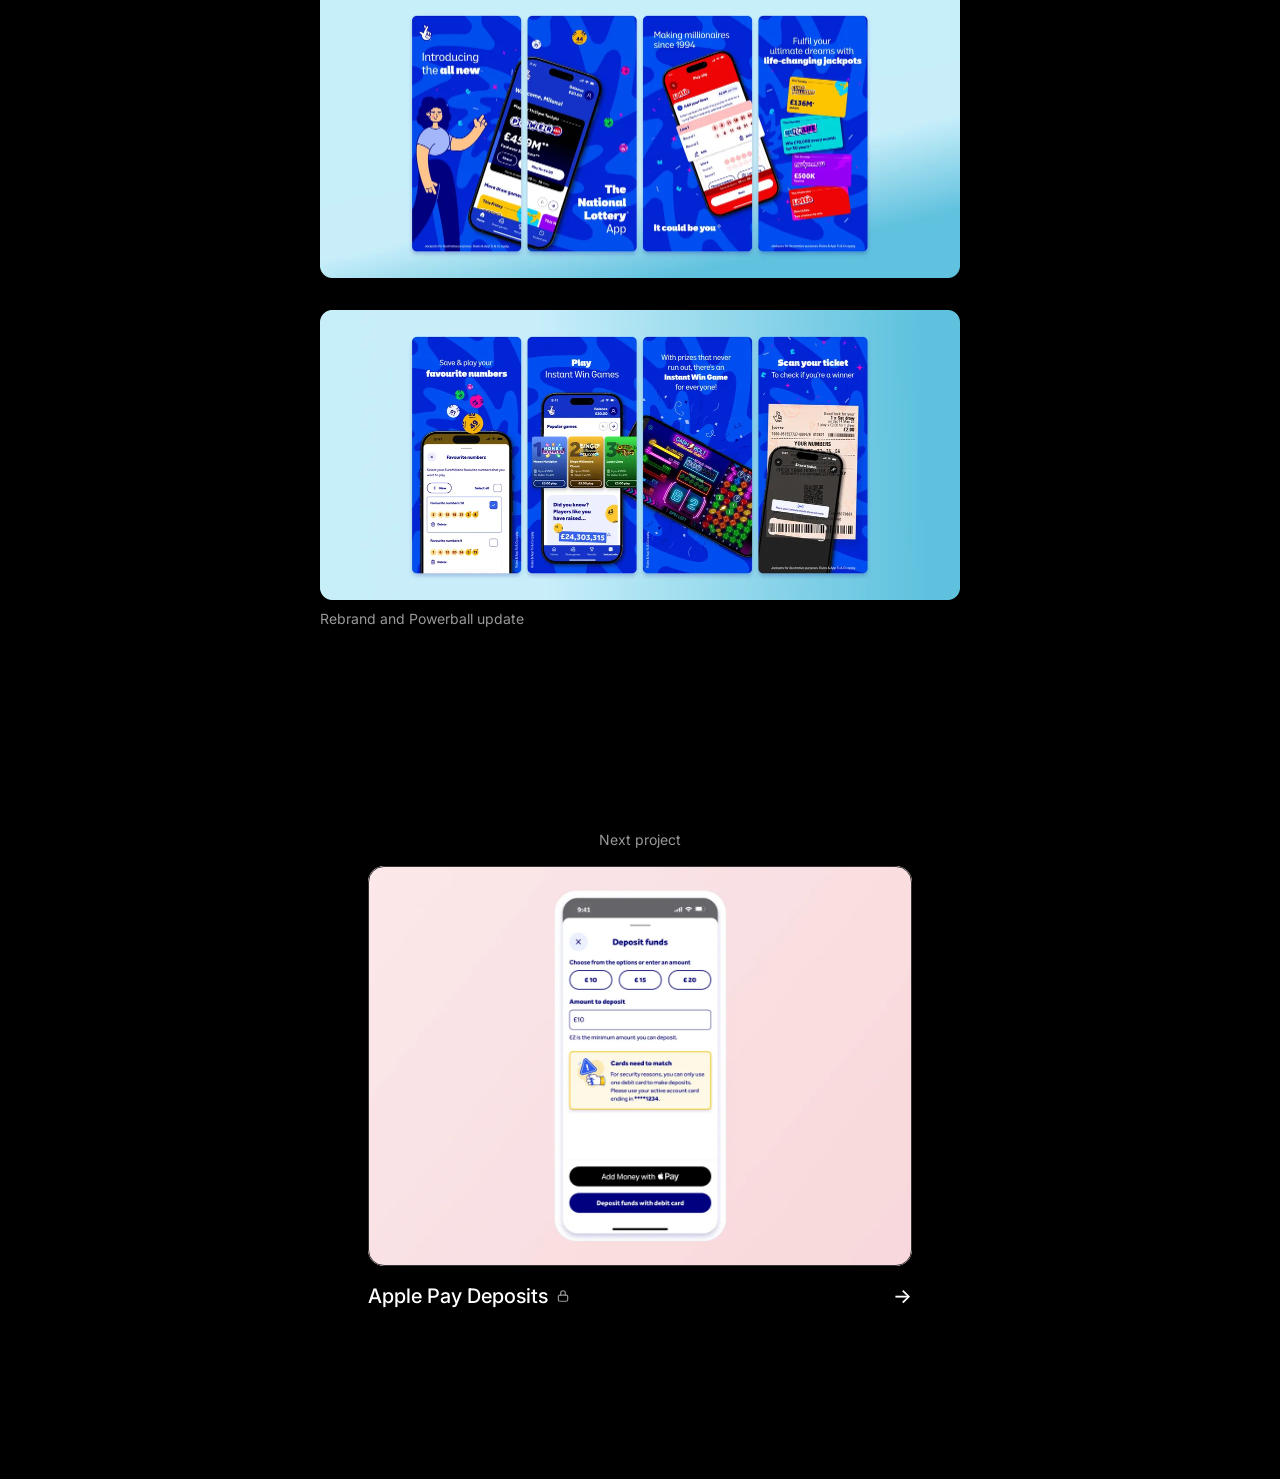
==== commit 4a131092: "Copy fixes: RCI title, contact line Co-Authored-By: Claude Opus 5.5 <noreply@anthropic.com> Claude-S" ====
--- a/app-store-graphics/index.html
+++ b/app-store-graphics/index.html
@@ -144,7 +144,7 @@
     <section class="contact" id="contact">
       <div class="container contact__inner">
         <h2 class="h2 h2--center reveal"><span class="muted">Get in</span> Touch</h2>
-        <p class="body body--center reveal" style="--delay: 0.1s">Reach out by phone or email — I'd love to hear from you.</p>
+        <p class="body body--center reveal" style="--delay: 0.1s">Reach out by email — I'd love to hear from you.</p>
         <a href="mailto:huwmandesign@gmail.com" class="button reveal" style="--delay: 0.2s">Say hello</a>
         <p class="small reveal" style="--delay: 0.3s">Or email <a href="mailto:huwmandesign@gmail.com" class="link">huwmandesign@gmail.com</a></p>
       </div>
--- a/styles.css
+++ b/styles.css
@@ -524,8 +524,9 @@
 .cs-image img,
 .cs-image picture { display: block; width: 100%; height: auto; }
 
-/* The hero export has square corners, so round it to match the other images */
-.cs-image--hero { border-radius: var(--radius); overflow: hidden; }
+/* Exports with square corners get rounded to match the other images */
+.cs-image--hero,
+.cs-image--rounded { border-radius: var(--radius); overflow: hidden; }
 
 .cs-image--outcome { background: none; overflow: visible; }
 .cs-image--outcome img { filter: drop-shadow(0 16px 13.5px var(--black)); }
@@ -766,6 +767,12 @@
   .cs-hero__inner { gap: var(--space-3xl); }
 }
 
+/* Mobile footer: brand block, then links stacked underneath (Figma "Footer - Phone") */
+@media (max-width: 809px) {
+  .footer { padding: 40px 0; }
+  .footer__inner { flex-direction: column; gap: 40px; }
+}
+
 @media (prefers-reduced-motion: reduce) {
   html { scroll-behavior: auto; }
   .nav { transition: none; }
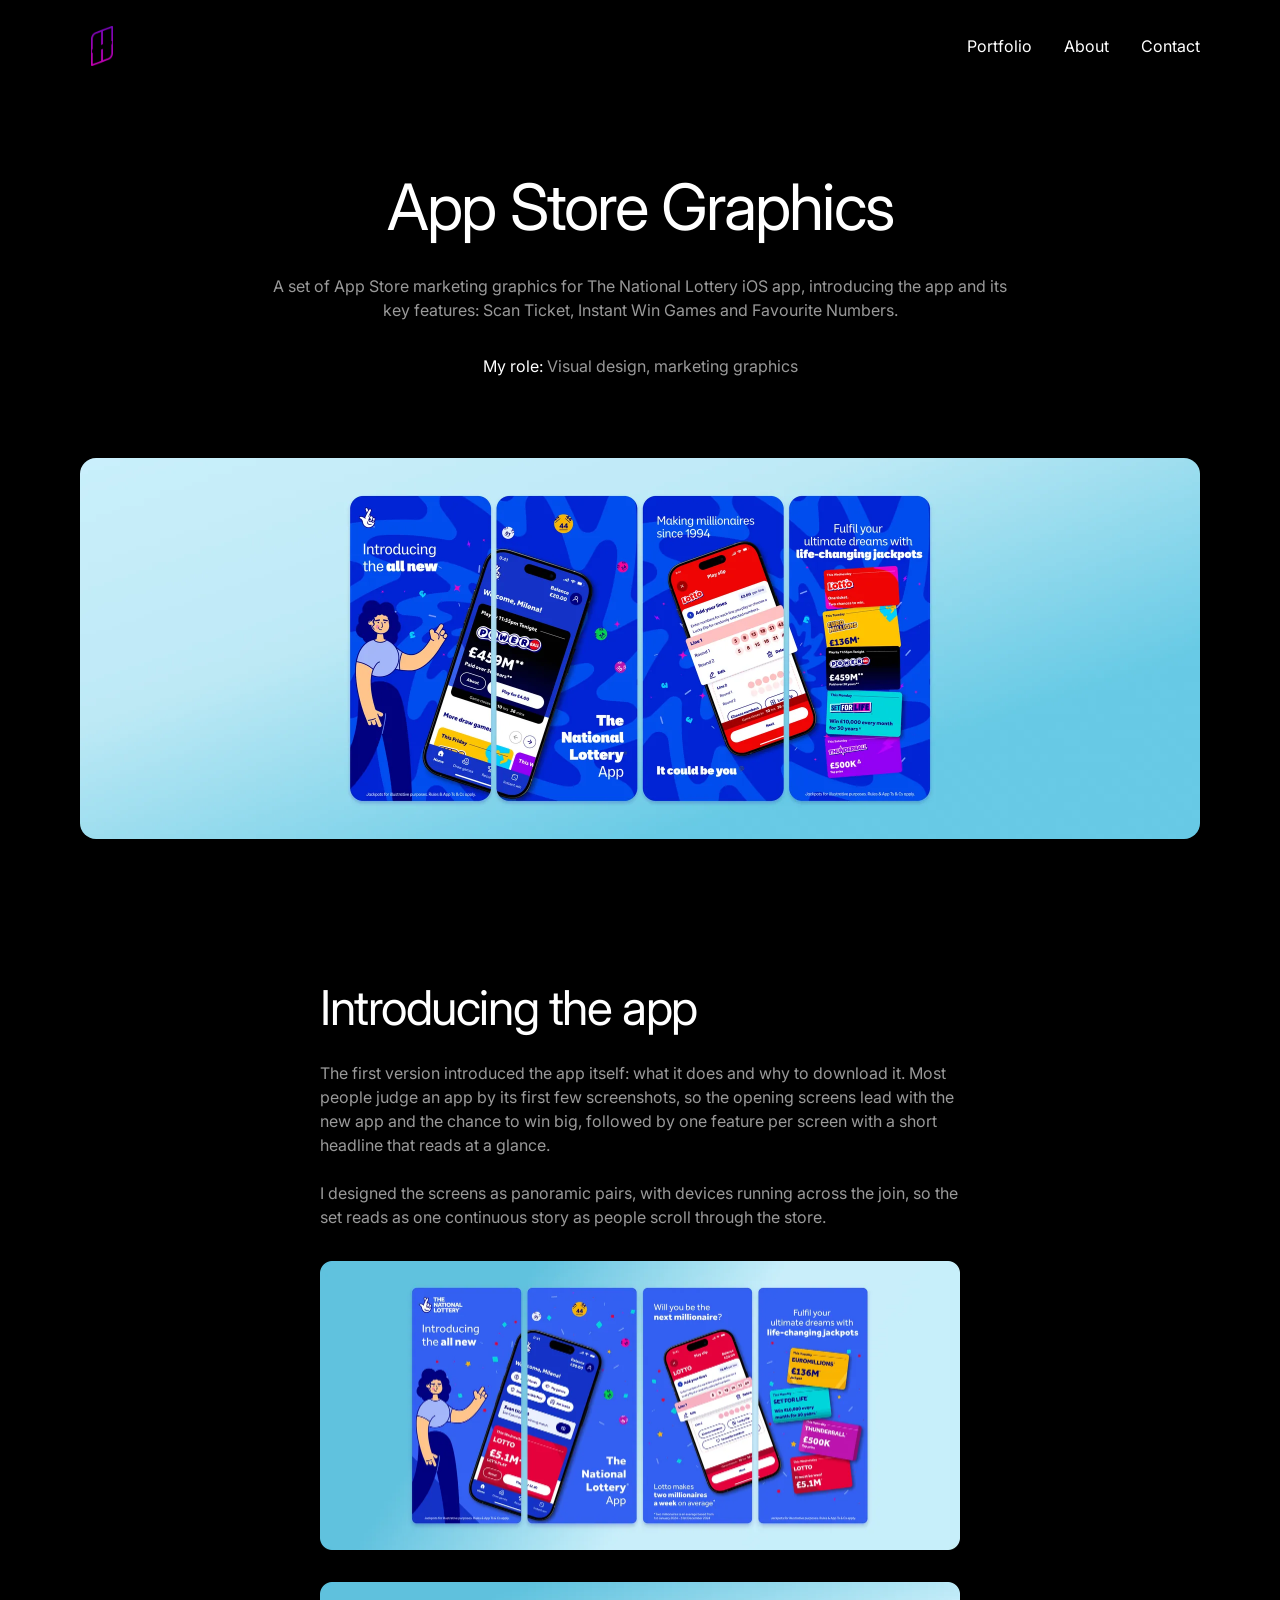
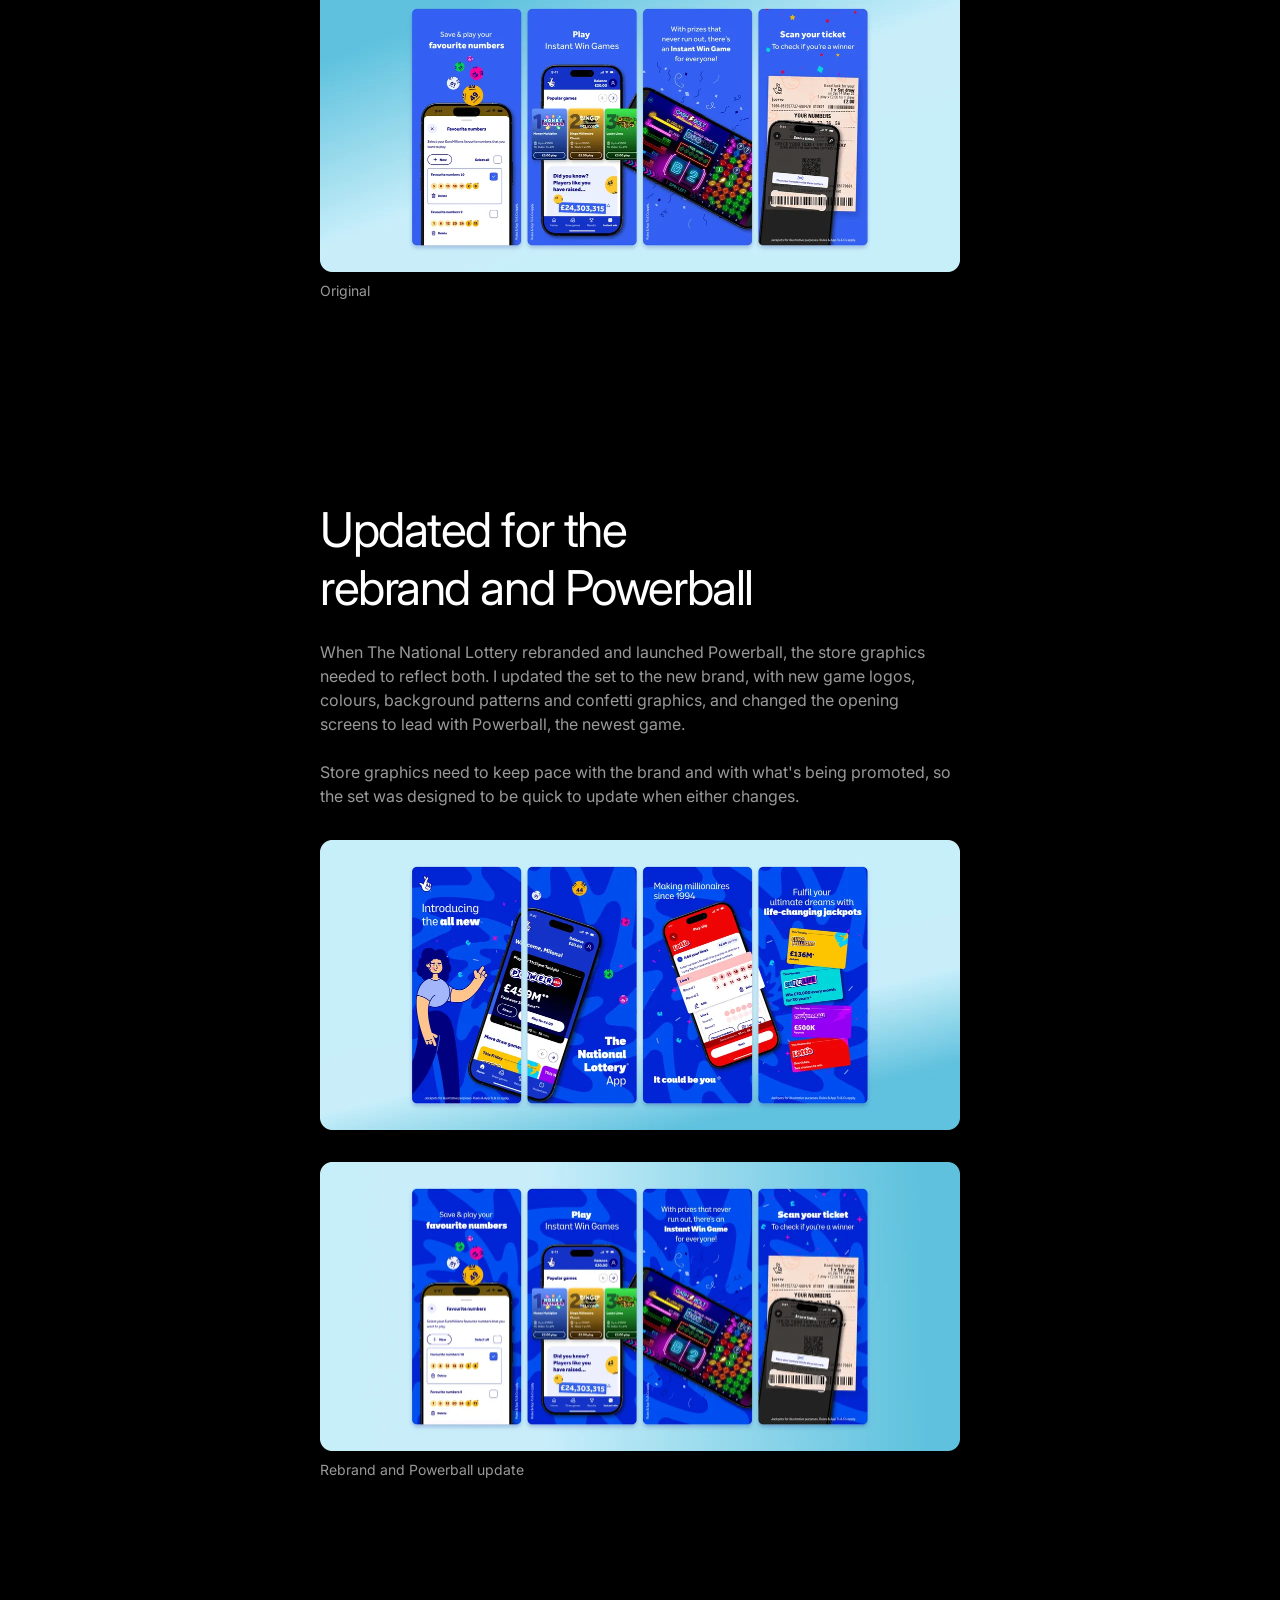
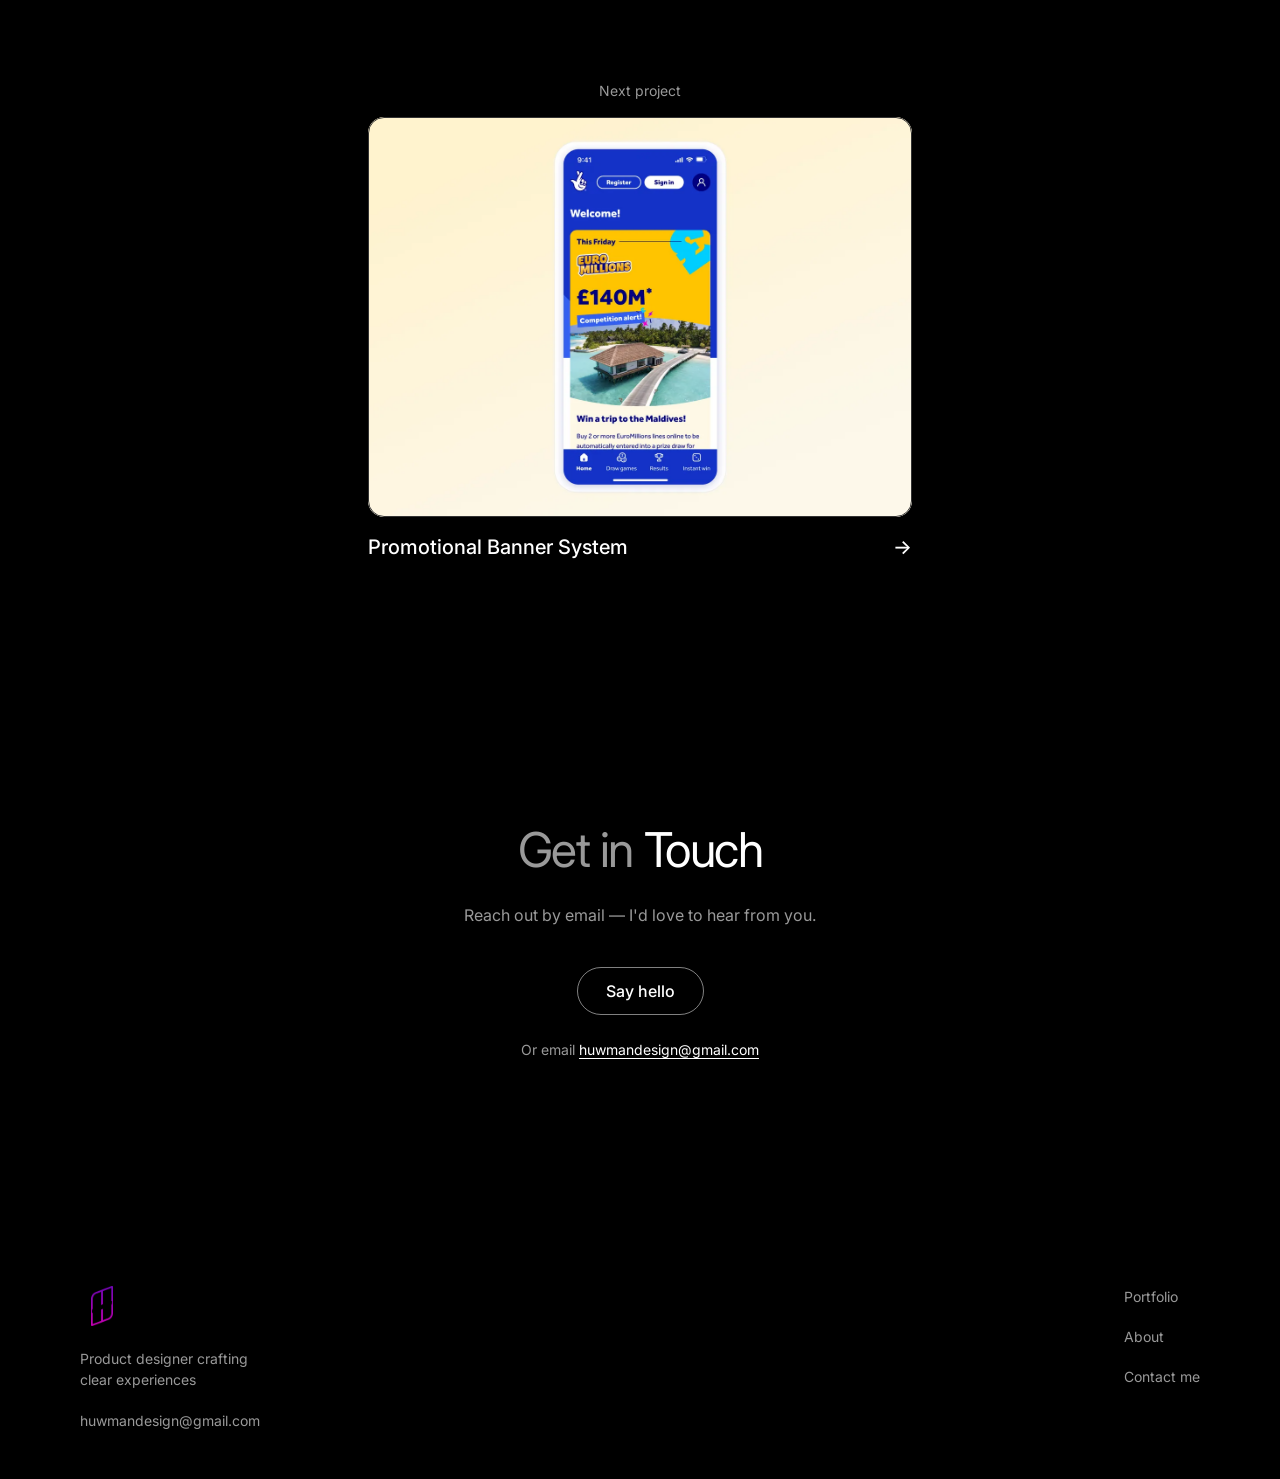
==== commit b8b411ce: "Lead with Promotional Banner System; reorder next-project links Co-Authored-By: Claude Opus 5.5 <nor" ====
--- a/app-store-graphics/index.html
+++ b/app-store-graphics/index.html
@@ -131,11 +131,11 @@
     <section class="section next-project">
       <div class="container next-project__inner">
         <p class="small next-project__label reveal">Next project</p>
-        <a href="../apple-pay-deposits/" class="project next-project__card reveal" style="--delay: 0.1s">
+        <a href="../promotional-banner-system/" class="project next-project__card reveal" style="--delay: 0.1s">
           <div class="project__image">
-            <img src="../assets/project-apple-pay.webp" alt="Apple Pay deposit flow on a phone screen" loading="lazy">
+            <img src="../assets/project-banners.webp" alt="Promotional banner designs on a phone screen" loading="lazy">
           </div>
-          <h2 class="h3 project__title">Apple Pay Deposits <span class="project__lock" title="Password protected"><svg width="14" height="14" viewBox="0 0 24 24" fill="none" stroke="currentColor" stroke-width="2" stroke-linecap="round" stroke-linejoin="round" aria-hidden="true"><rect x="4" y="10.5" width="16" height="10.5" rx="2.5"/><path d="M8 10.5V7a4 4 0 0 1 8 0v3.5"/></svg><span class="visually-hidden">(password protected)</span></span><span class="next-project__arrow" aria-hidden="true">→</span></h2>
+          <h2 class="h3 project__title">Promotional Banner System <span class="next-project__arrow" aria-hidden="true">→</span></h2>
         </a>
       </div>
     </section>
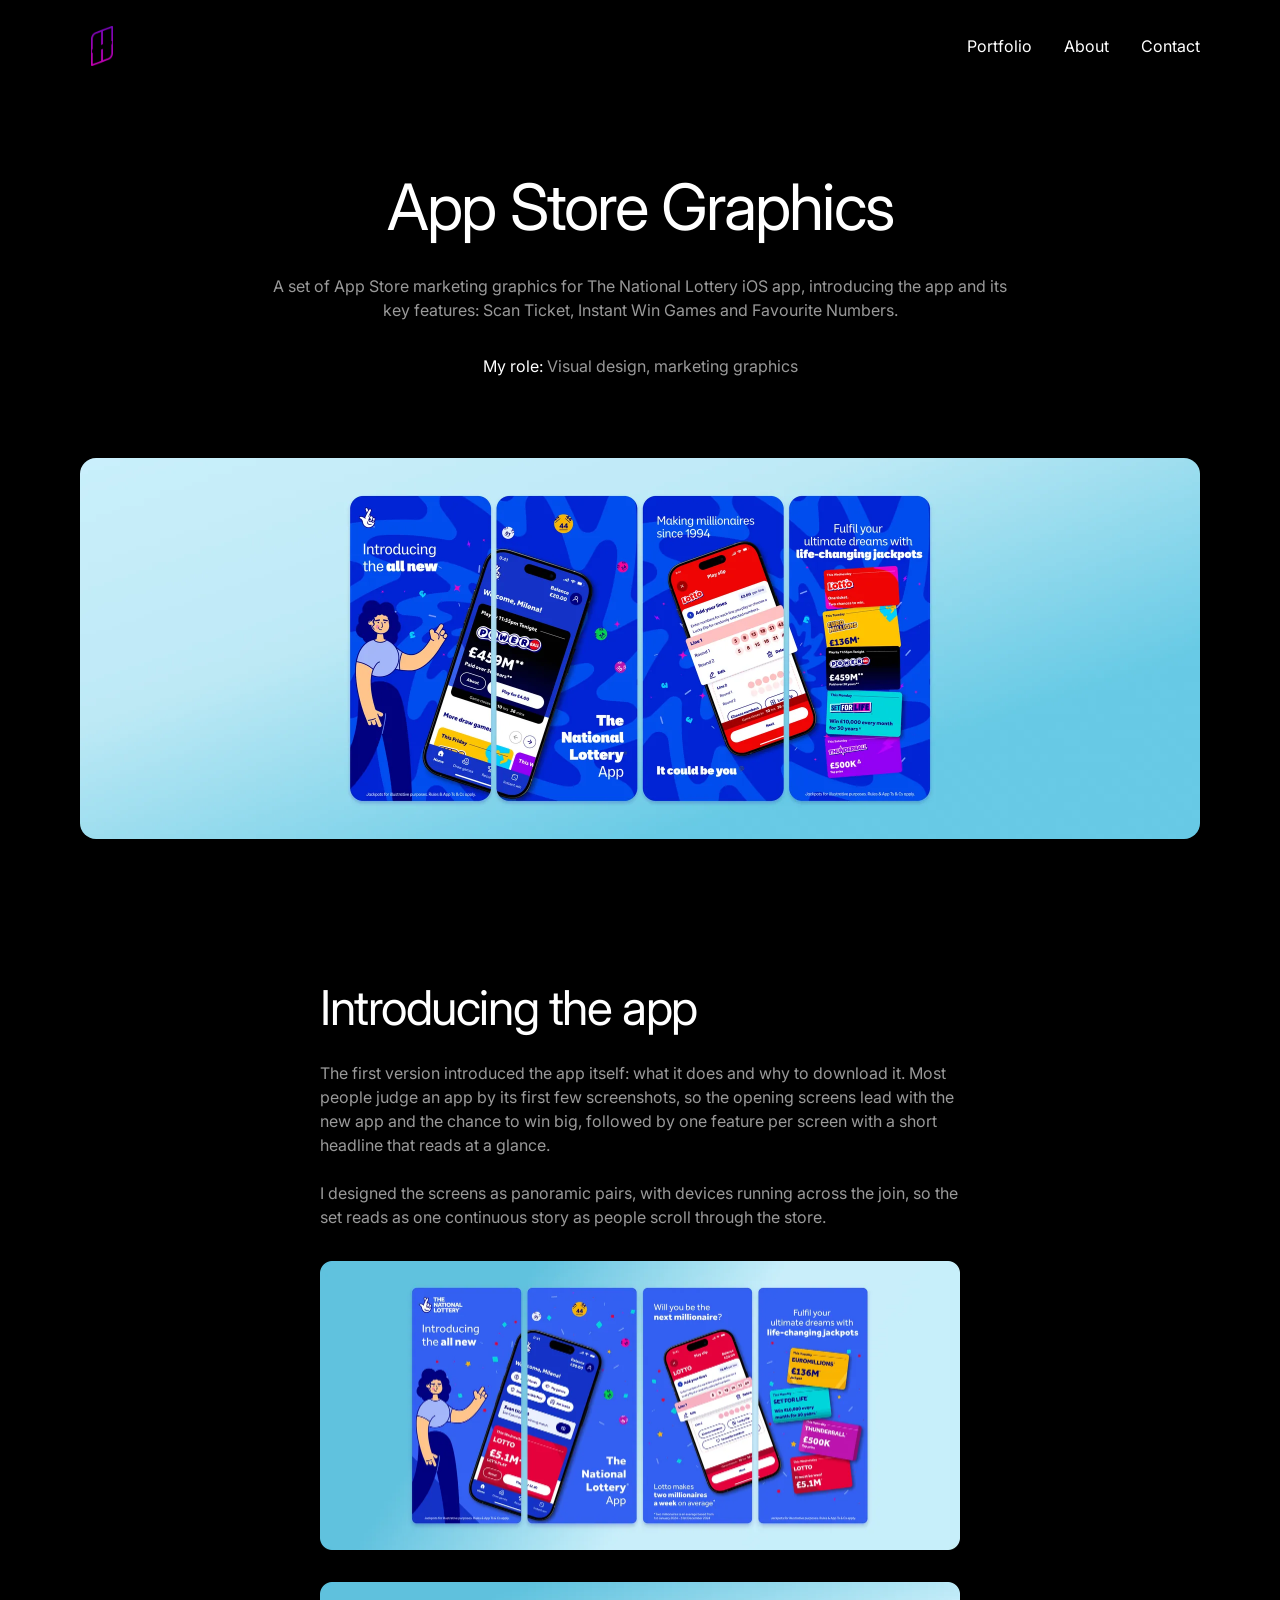
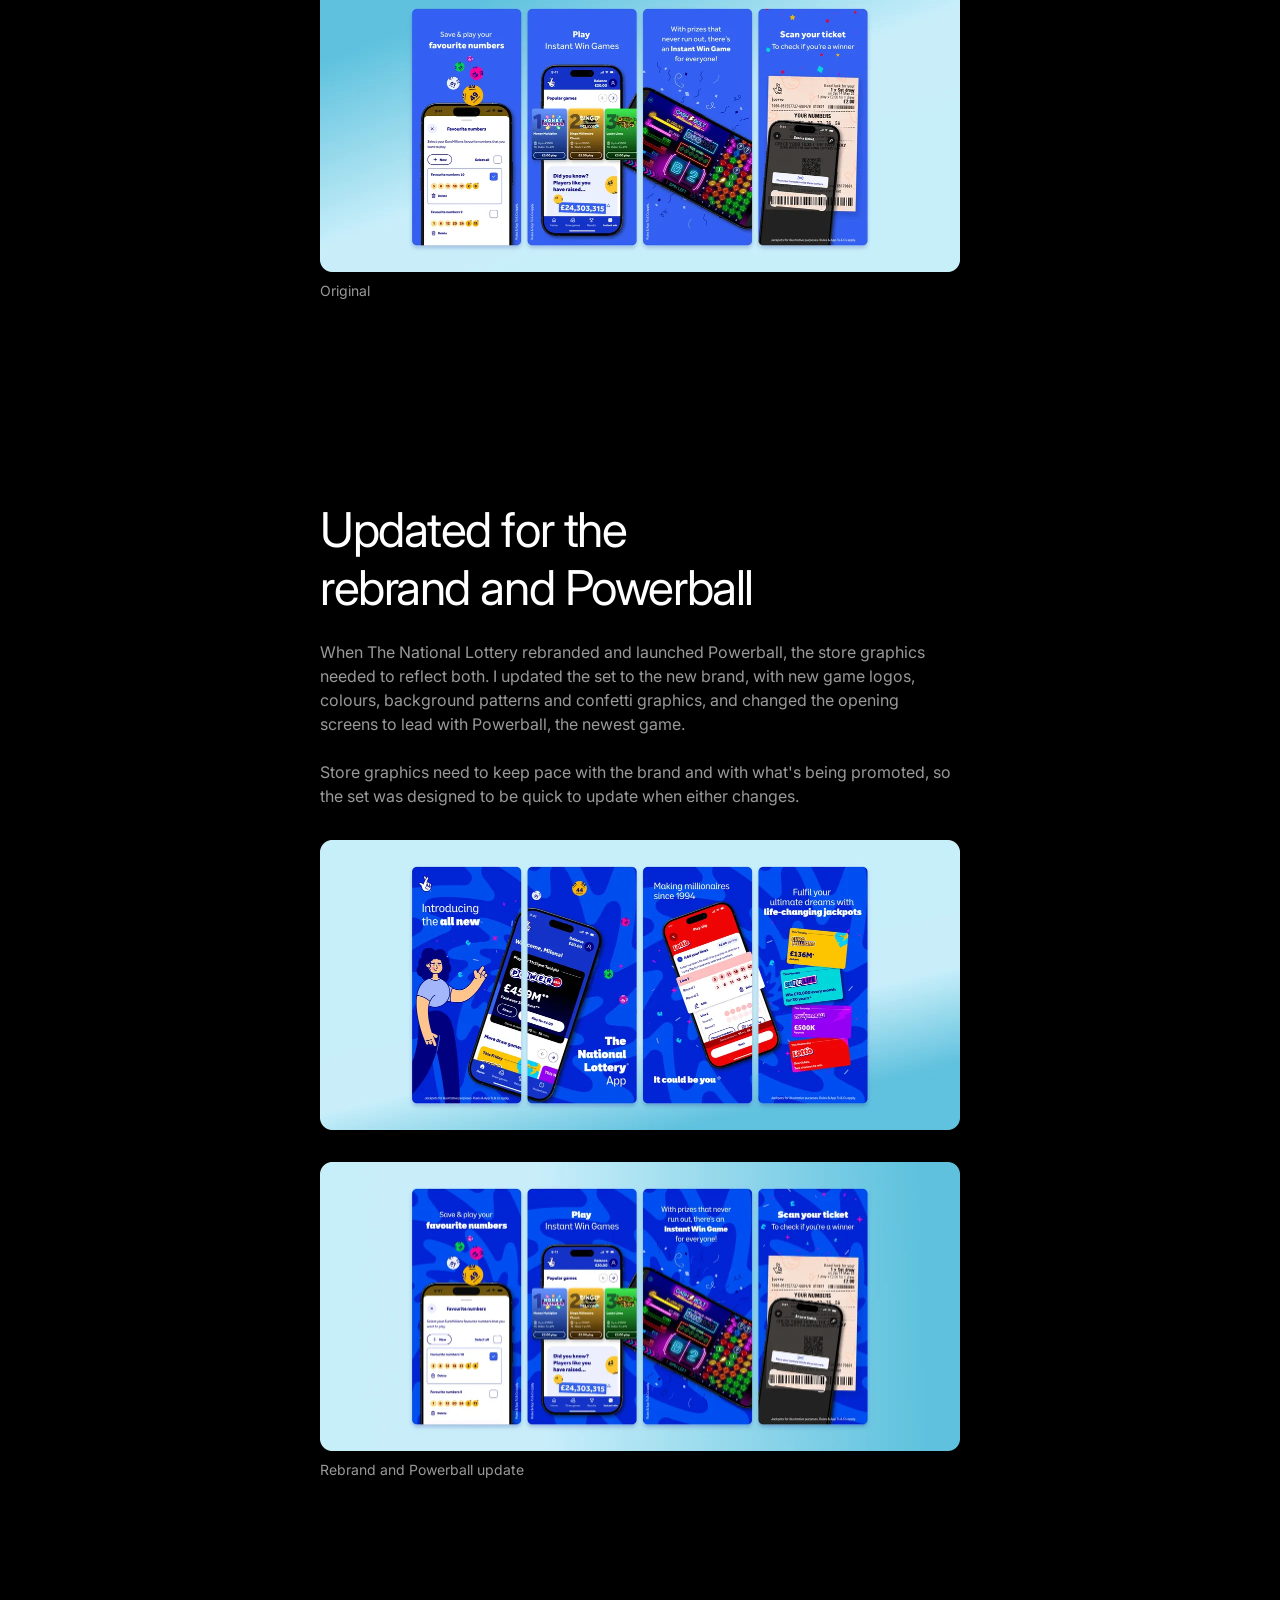
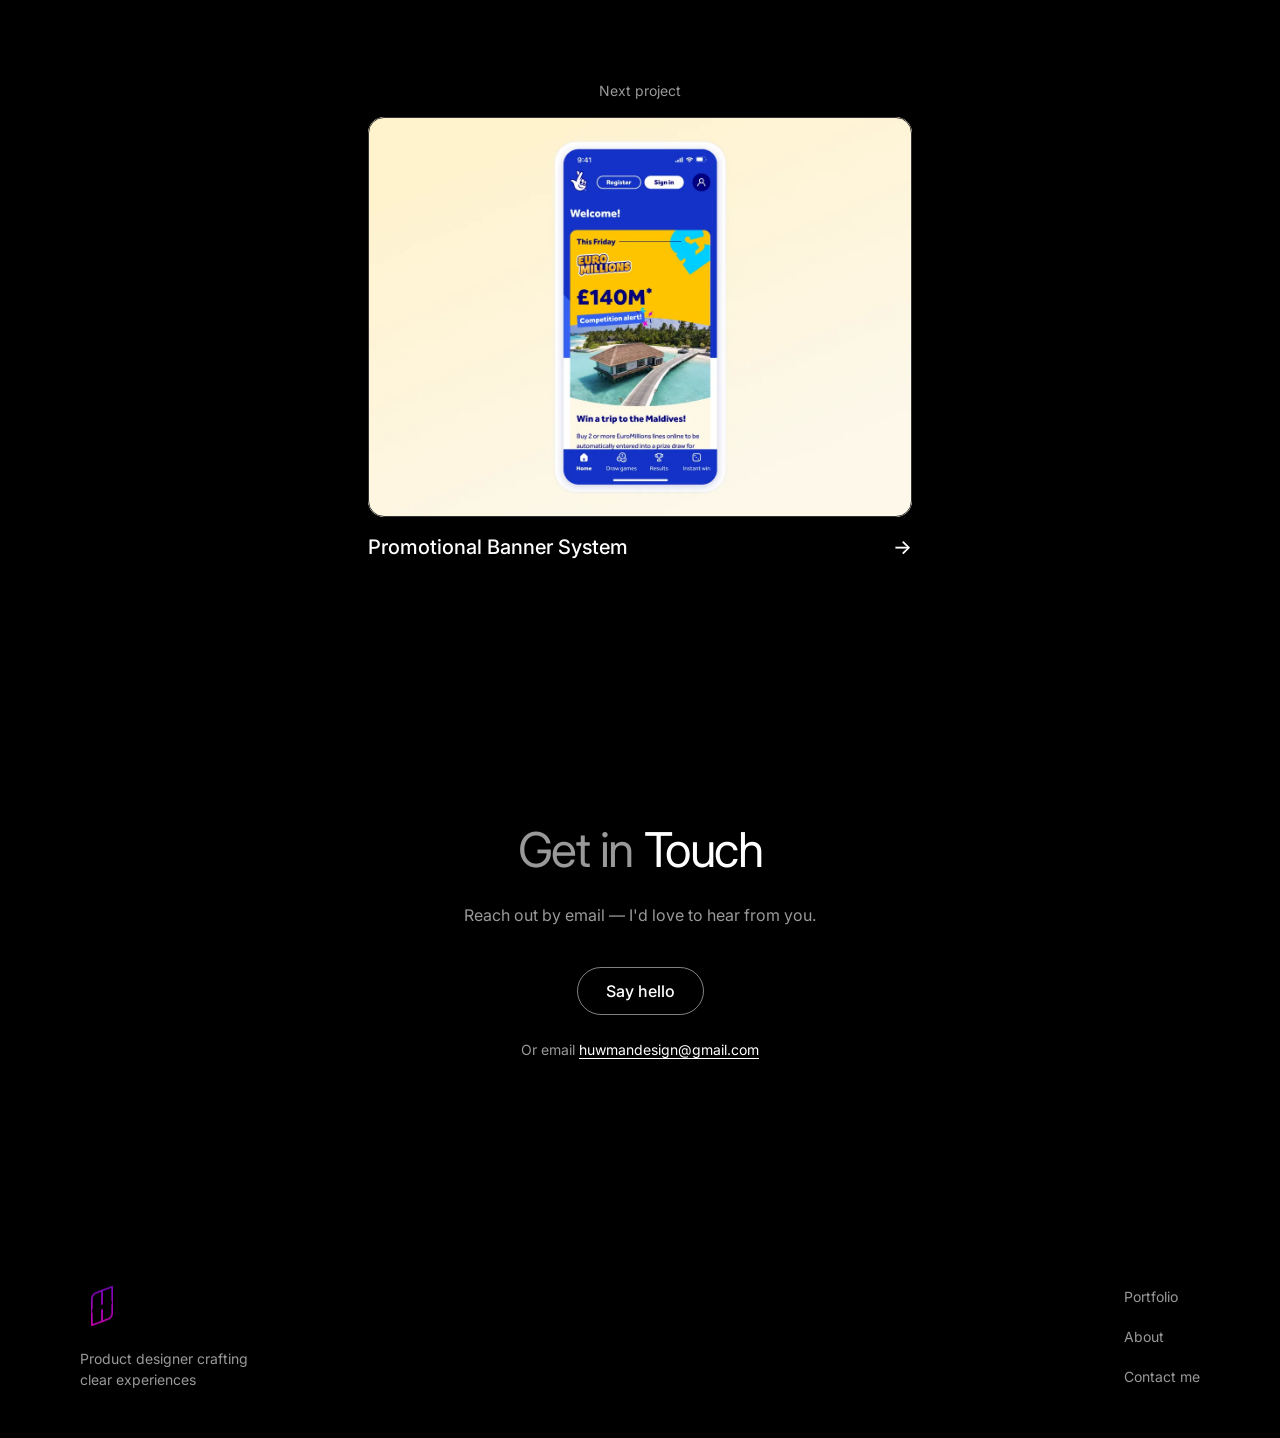
==== commit be3e3620: "Remove email from footer (already in contact section) Co-Authored-By: Claude Opus 5.5 <noreply@anthr" ====
--- a/app-store-graphics/index.html
+++ b/app-store-graphics/index.html
@@ -3,6 +3,9 @@
 <head>
   <meta charset="utf-8">
   <meta name="viewport" content="width=device-width, initial-scale=1">
+  <link rel="icon" href="../favicon.svg" type="image/svg+xml">
+  <link rel="icon" href="../favicon-32.png" sizes="32x32" type="image/png">
+  <link rel="apple-touch-icon" href="../apple-touch-icon.png">
   <title>App Store Graphics — Huw Maitland-Jones</title>
   <meta name="description" content="App Store marketing graphics for The National Lottery iOS app, updated for the rebrand and the launch of Powerball.">
   <link rel="preconnect" href="https://fonts.googleapis.com">
@@ -158,7 +161,6 @@
           <img src="../assets/logo-mark.png" alt="" width="21" height="40">
         </a>
         <p class="small">Product designer crafting<br>clear experiences</p>
-        <p class="small"><a href="mailto:huwmandesign@gmail.com" class="footer__email">huwmandesign@gmail.com</a></p>
       </div>
       <nav aria-label="Footer">
         <ul class="footer__links">
--- a/styles.css
+++ b/styles.css
@@ -37,7 +37,12 @@
    ========================================================================== */
 *, *::before, *::after { box-sizing: border-box; }
 
-html { scroll-behavior: smooth; }
+html {
+  scroll-behavior: smooth;
+  /* Leave room for the sticky nav when the browser scrolls to a focused
+     element, so keyboard focus is never hidden behind it (WCAG 2.4.11) */
+  scroll-padding-top: 100px;
+}
 
 /* Anchor jumps land below the sticky nav */
 [id] { scroll-margin-top: 100px; }
@@ -484,8 +489,6 @@
 
 .footer__links a:hover { color: var(--white); }
 
-.footer__email { transition: color 0.2s ease; }
-.footer__email:hover { color: var(--white); }
 
 /* ==========================================================================
    Case study pages
